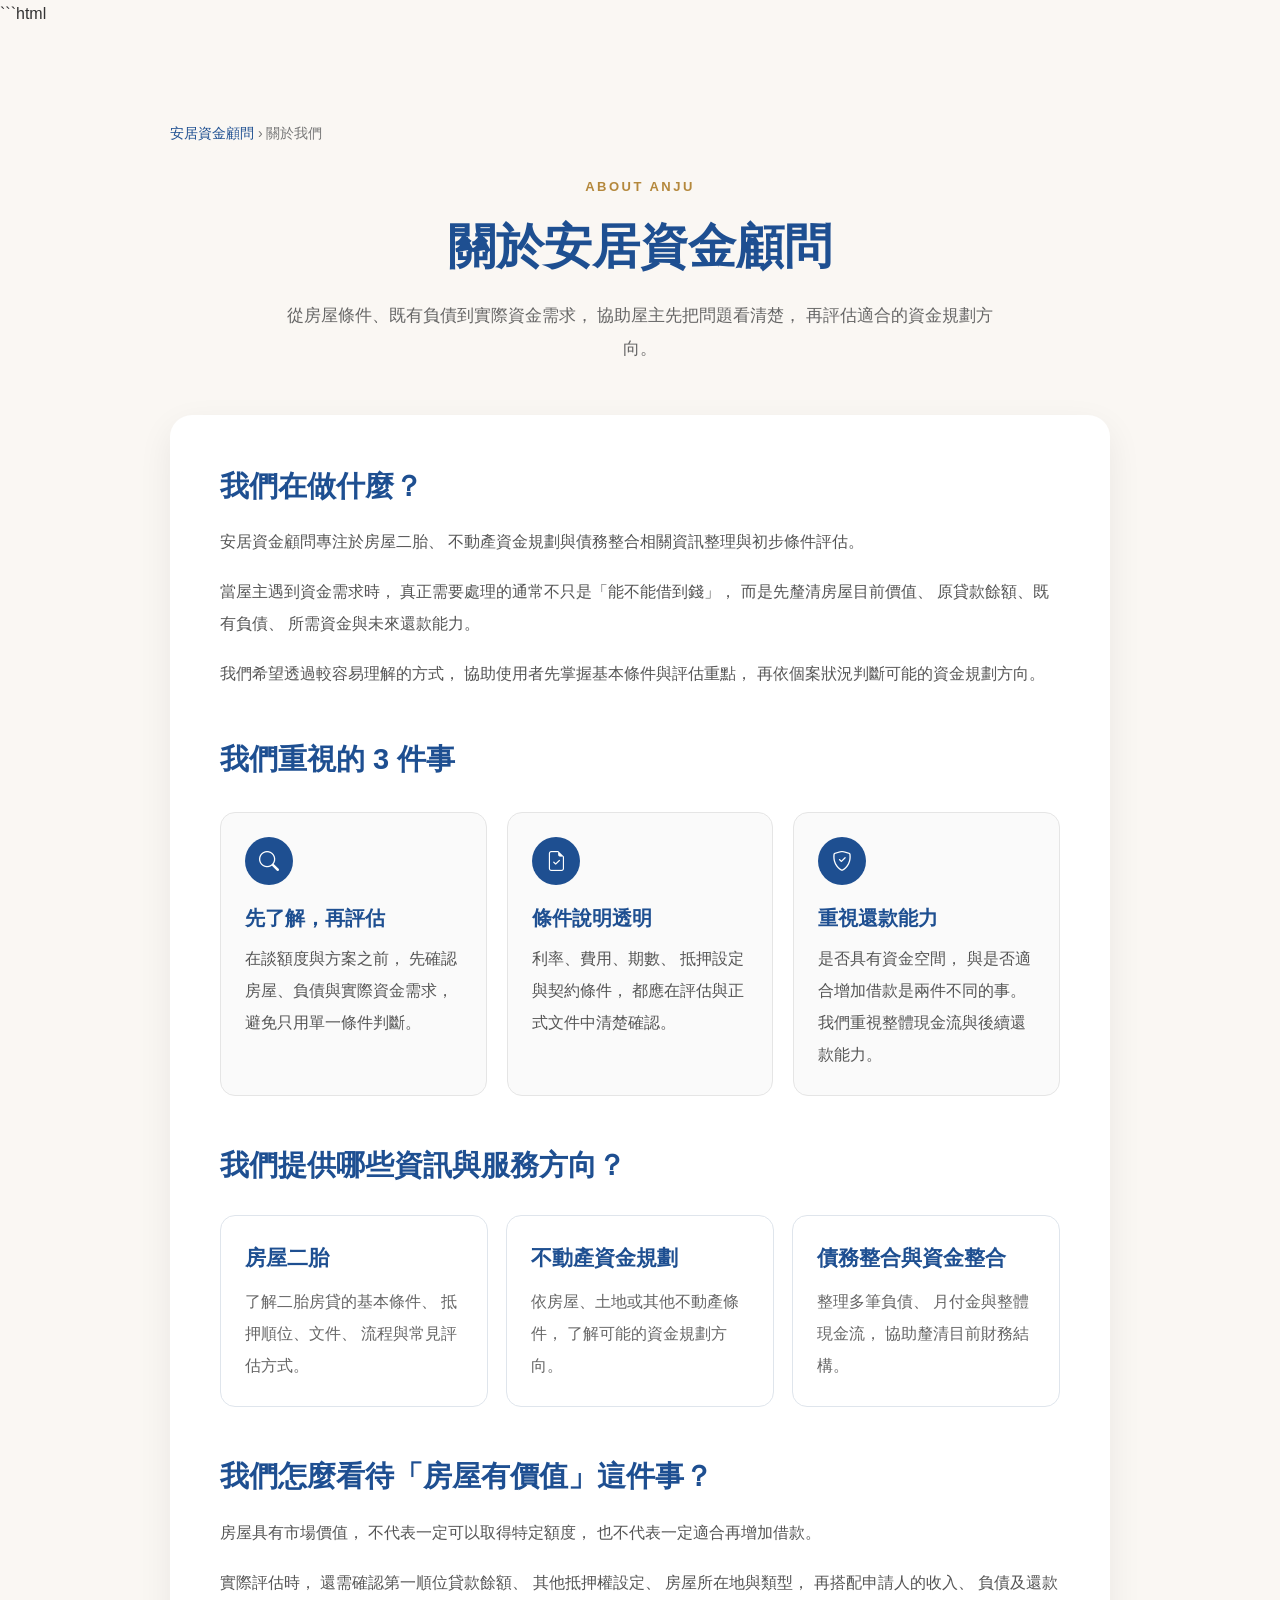
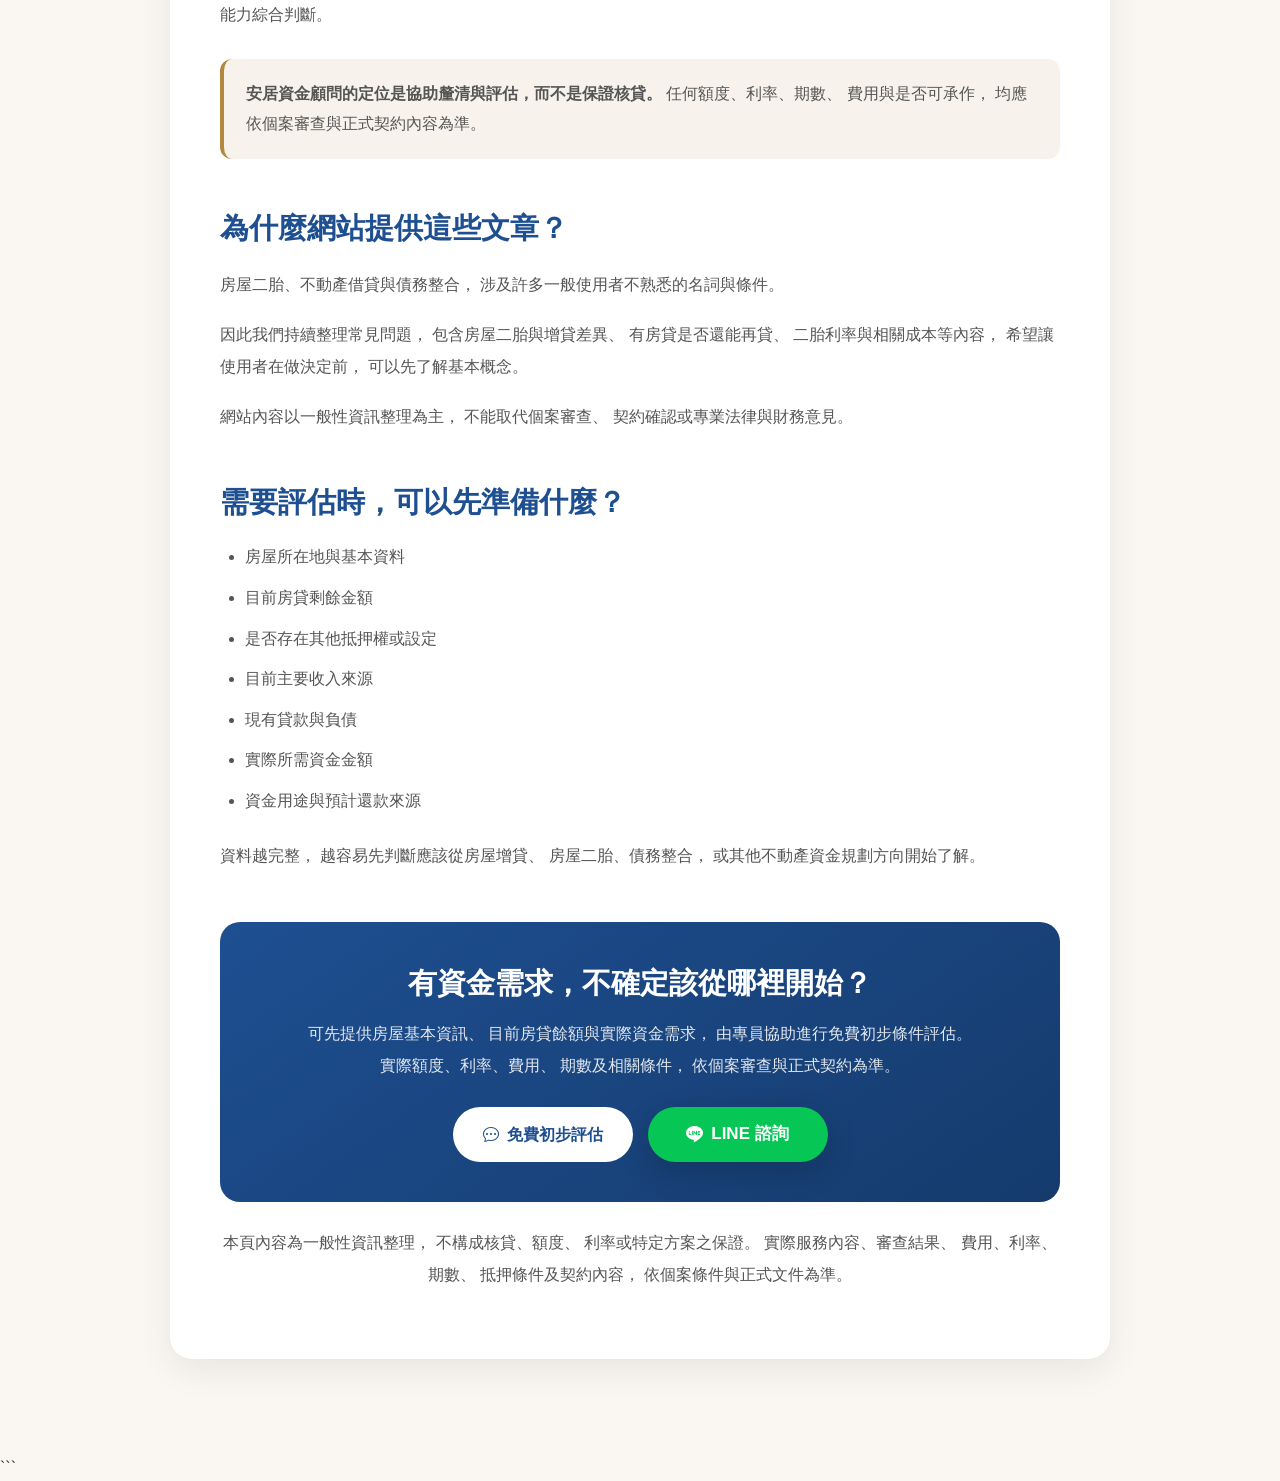
==== about.html @ 1fae176f "Create about.html" ====
```html
<!DOCTYPE html>
<html lang="zh-Hant-TW">

<head>

    <meta charset="UTF-8">

    <meta
        name="viewport"
        content="width=device-width, initial-scale=1.0"
    >

    <title>關於安居資金顧問｜房屋二胎・不動產資金規劃・債務整合</title>

    <meta
        name="description"
        content="了解安居資金顧問的服務定位與理念。我們提供房屋二胎、不動產資金規劃與債務整合相關資訊與初步條件評估，協助屋主釐清資金需求與可行方向。"
    >

    <meta
        name="robots"
        content="index, follow"
    >

    <link
        rel="canonical"
        href="https://fourseasons-cyber.github.io/anju-finance/about.html"
    >

    <meta
        property="og:type"
        content="website"
    >

    <meta
        property="og:title"
        content="關於安居資金顧問"
    >

    <meta
        property="og:description"
        content="安居資金顧問專注房屋二胎、不動產資金規劃與債務整合相關資訊與初步評估。"
    >

    <meta
        property="og:url"
        content="https://fourseasons-cyber.github.io/anju-finance/about.html"
    >

    <meta
        property="og:site_name"
        content="安居資金顧問"
    >

    <meta
        property="og:locale"
        content="zh_TW"
    >

    <link
        rel="stylesheet"
        href="https://cdn.jsdelivr.net/npm/bootstrap-icons@1.11.3/font/bootstrap-icons.css"
    >

    <link
        rel="stylesheet"
        href="style.css"
    >

    <style>

        .page-wrap {
            padding: 95px 20px;
            background: #faf7f3;
        }

        .page-container {
            max-width: 940px;
            margin: 0 auto;
        }

        .breadcrumb {
            margin-bottom: 30px;
            color: #777;
            font-size: 14px;
        }

        .breadcrumb a {
            color: #1e4f91;
            text-decoration: none;
        }

        .breadcrumb a:hover {
            text-decoration: underline;
        }

        .page-header {
            text-align: center;
            margin-bottom: 50px;
        }

        .page-label {
            display: inline-block;
            margin-bottom: 15px;
            color: #b4883c;
            font-size: 13px;
            font-weight: 800;
            letter-spacing: 2.5px;
        }

        .page-header h1 {
            margin: 0 auto 20px;
            color: #1e4f91;
            font-size: clamp(34px, 5vw, 48px);
            line-height: 1.4;
            font-weight: 800;
        }

        .page-header p {
            max-width: 720px;
            margin: 0 auto;
            color: #666;
            line-height: 1.9;
            font-size: 17px;
        }

        .content-card {
            background: #fff;
            padding: 50px;
            border-radius: 22px;
            box-shadow: 0 12px 35px rgba(0,0,0,.07);
        }

        .content-card h2 {
            margin-top: 48px;
            margin-bottom: 18px;
            color: #1e4f91;
            font-size: 29px;
            line-height: 1.5;
        }

        .content-card h2:first-child {
            margin-top: 0;
        }

        .content-card h3 {
            margin-top: 24px;
            margin-bottom: 10px;
            color: #222;
            font-size: 21px;
        }

        .content-card p {
            margin-bottom: 18px;
            color: #555;
            line-height: 2;
            font-size: 16px;
        }

        .content-card ul {
            padding-left: 25px;
            margin-bottom: 25px;
        }

        .content-card li {
            margin-bottom: 11px;
            color: #555;
            line-height: 1.85;
        }

        .principle-grid {
            display: grid;
            grid-template-columns: repeat(3, 1fr);
            gap: 20px;
            margin: 30px 0;
        }

        .principle-card {
            padding: 24px;
            border: 1px solid #e5e5e5;
            border-radius: 15px;
            background: #fafafa;
        }

        .principle-icon {
            width: 48px;
            height: 48px;
            display: flex;
            align-items: center;
            justify-content: center;
            margin-bottom: 16px;
            border-radius: 50%;
            background: #1e4f91;
            color: #fff;
            font-size: 20px;
        }

        .principle-card h3 {
            margin: 0 0 8px;
            color: #1e4f91;
            font-size: 20px;
        }

        .principle-card p {
            margin-bottom: 0;
        }

        .service-grid {
            display: grid;
            grid-template-columns: repeat(3, 1fr);
            gap: 18px;
            margin: 28px 0;
        }

        .service-card {
            display: block;
            padding: 24px;
            border: 1px solid #dfe5ec;
            border-radius: 15px;
            background: #fff;
            text-decoration: none;
            transition: transform .25s ease, border-color .25s ease, box-shadow .25s ease;
        }

        .service-card:hover {
            transform: translateY(-3px);
            border-color: #1e4f91;
            box-shadow: 0 10px 25px rgba(0,0,0,.06);
        }

        .service-card h3 {
            margin-top: 0;
            color: #1e4f91;
        }

        .service-card p {
            margin-bottom: 0;
            color: #666;
        }

        .notice-box {
            margin: 28px 0;
            padding: 20px 22px;
            border-left: 4px solid #b4883c;
            border-radius: 12px;
            background: #f7f3ec;
            color: #555;
            line-height: 1.9;
        }

        .page-cta {
            margin-top: 50px;
            padding: 40px 28px;
            border-radius: 20px;
            text-align: center;
            background: linear-gradient(145deg, #1e4f91, #153b6d);
            color: #fff;
        }

        .page-cta h2 {
            margin-top: 0;
            margin-bottom: 12px;
            color: #fff;
        }

        .page-cta p {
            max-width: 680px;
            margin: 0 auto;
            color: rgba(255,255,255,.88);
        }

        .cta-buttons {
            display: flex;
            justify-content: center;
            flex-wrap: wrap;
            gap: 15px;
            margin-top: 25px;
        }

        .cta-buttons a {
            display: inline-flex;
            align-items: center;
            justify-content: center;
            gap: 8px;
            min-width: 180px;
            padding: 13px 24px;
            border-radius: 999px;
            text-decoration: none;
            font-weight: 700;
        }

        .btn-home {
            background: #fff;
            color: #1e4f91;
        }

        .btn-line {
            background: #06c755;
            color: #fff;
        }

        .disclaimer-text {
            margin-top: 25px;
            color: #777;
            font-size: 13px;
            line-height: 1.8;
            text-align: center;
        }

        @media (max-width: 768px) {

            .page-wrap {
                padding: 70px 15px;
            }

            .content-card {
                padding: 28px 22px;
            }

            .page-header h1 {
                font-size: 31px;
            }

            .page-header p {
                font-size: 16px;
            }

            .content-card h2 {
                font-size: 24px;
            }

            .principle-grid,
            .service-grid {
                grid-template-columns: 1fr;
            }

            .page-cta {
                padding: 32px 20px;
            }

            .cta-buttons {
                flex-direction: column;
            }

            .cta-buttons a {
                width: 100%;
            }

        }

    </style>


    <script type="application/ld+json">
    {
        "@context": "https://schema.org",
        "@type": "AboutPage",
        "name": "關於安居資金顧問",
        "url": "https://fourseasons-cyber.github.io/anju-finance/about.html",
        "inLanguage": "zh-Hant-TW",
        "isPartOf": {
            "@type": "WebSite",
            "name": "安居資金顧問",
            "url": "https://fourseasons-cyber.github.io/anju-finance/"
        }
    }
    </script>

</head>


<body>

    <main class="page-wrap">

        <div class="page-container">


            <nav class="breadcrumb" aria-label="麵包屑導覽">

                <a href="index.html">
                    安居資金顧問
                </a>

                <span> › </span>

                <span>
                    關於我們
                </span>

            </nav>


            <header class="page-header">

                <span class="page-label">
                    ABOUT ANJU
                </span>

                <h1>
                    關於安居資金顧問
                </h1>

                <p>
                    從房屋條件、既有負債到實際資金需求，
                    協助屋主先把問題看清楚，
                    再評估適合的資金規劃方向。
                </p>

            </header>


            <section class="content-card">


                <h2>
                    我們在做什麼？
                </h2>

                <p>
                    安居資金顧問專注於房屋二胎、
                    不動產資金規劃與債務整合相關資訊整理與初步條件評估。
                </p>

                <p>
                    當屋主遇到資金需求時，
                    真正需要處理的通常不只是「能不能借到錢」，
                    而是先釐清房屋目前價值、
                    原貸款餘額、既有負債、
                    所需資金與未來還款能力。
                </p>

                <p>
                    我們希望透過較容易理解的方式，
                    協助使用者先掌握基本條件與評估重點，
                    再依個案狀況判斷可能的資金規劃方向。
                </p>


                <h2>
                    我們重視的 3 件事
                </h2>


                <div class="principle-grid">


                    <div class="principle-card">

                        <div class="principle-icon">
                            <i class="bi bi-search"></i>
                        </div>

                        <h3>
                            先了解，再評估
                        </h3>

                        <p>
                            在談額度與方案之前，
                            先確認房屋、負債與實際資金需求，
                            避免只用單一條件判斷。
                        </p>

                    </div>


                    <div class="principle-card">

                        <div class="principle-icon">
                            <i class="bi bi-file-earmark-check"></i>
                        </div>

                        <h3>
                            條件說明透明
                        </h3>

                        <p>
                            利率、費用、期數、
                            抵押設定與契約條件，
                            都應在評估與正式文件中清楚確認。
                        </p>

                    </div>


                    <div class="principle-card">

                        <div class="principle-icon">
                            <i class="bi bi-shield-check"></i>
                        </div>

                        <h3>
                            重視還款能力
                        </h3>

                        <p>
                            是否具有資金空間，
                            與是否適合增加借款是兩件不同的事。
                            我們重視整體現金流與後續還款能力。
                        </p>

                    </div>


                </div>


                <h2>
                    我們提供哪些資訊與服務方向？
                </h2>


                <div class="service-grid">


                    <a
                        href="house-second-mortgage.html"
                        class="service-card"
                    >

                        <h3>
                            房屋二胎
                        </h3>

                        <p>
                            了解二胎房貸的基本條件、
                            抵押順位、文件、
                            流程與常見評估方式。
                        </p>

                    </a>


                    <a
                        href="real-estate-loan.html"
                        class="service-card"
                    >

                        <h3>
                            不動產資金規劃
                        </h3>

                        <p>
                            依房屋、土地或其他不動產條件，
                            了解可能的資金規劃方向。
                        </p>

                    </a>


                    <a
                        href="fund-consolidation.html"
                        class="service-card"
                    >

                        <h3>
                            債務整合與資金整合
                        </h3>

                        <p>
                            整理多筆負債、
                            月付金與整體現金流，
                            協助釐清目前財務結構。
                        </p>

                    </a>


                </div>


                <h2>
                    我們怎麼看待「房屋有價值」這件事？
                </h2>

                <p>
                    房屋具有市場價值，
                    不代表一定可以取得特定額度，
                    也不代表一定適合再增加借款。
                </p>

                <p>
                    實際評估時，
                    還需確認第一順位貸款餘額、
                    其他抵押權設定、
                    房屋所在地與類型，
                    再搭配申請人的收入、
                    負債及還款能力綜合判斷。
                </p>

                <div class="notice-box">

                    <strong>安居資金顧問的定位是協助釐清與評估，而不是保證核貸。</strong>

                    任何額度、利率、期數、
                    費用與是否可承作，
                    均應依個案審查與正式契約內容為準。

                </div>


                <h2>
                    為什麼網站提供這些文章？
                </h2>

                <p>
                    房屋二胎、不動產借貸與債務整合，
                    涉及許多一般使用者不熟悉的名詞與條件。
                </p>

                <p>
                    因此我們持續整理常見問題，
                    包含房屋二胎與增貸差異、
                    有房貸是否還能再貸、
                    二胎利率與相關成本等內容，
                    希望讓使用者在做決定前，
                    可以先了解基本概念。
                </p>

                <p>
                    網站內容以一般性資訊整理為主，
                    不能取代個案審查、
                    契約確認或專業法律與財務意見。
                </p>


                <h2>
                    需要評估時，可以先準備什麼？
                </h2>

                <ul>

                    <li>
                        房屋所在地與基本資料
                    </li>

                    <li>
                        目前房貸剩餘金額
                    </li>

                    <li>
                        是否存在其他抵押權或設定
                    </li>

                    <li>
                        目前主要收入來源
                    </li>

                    <li>
                        現有貸款與負債
                    </li>

                    <li>
                        實際所需資金金額
                    </li>

                    <li>
                        資金用途與預計還款來源
                    </li>

                </ul>

                <p>
                    資料越完整，
                    越容易先判斷應該從房屋增貸、
                    房屋二胎、債務整合，
                    或其他不動產資金規劃方向開始了解。
                </p>


                <section class="page-cta">

                    <h2>
                        有資金需求，不確定該從哪裡開始？
                    </h2>

                    <p>
                        可先提供房屋基本資訊、
                        目前房貸餘額與實際資金需求，
                        由專員協助進行免費初步條件評估。
                        實際額度、利率、費用、
                        期數及相關條件，
                        依個案審查與正式契約為準。
                    </p>


                    <div class="cta-buttons">

                        <a
                            href="index.html#contact"
                            class="btn-home"
                        >

                            <i class="bi bi-chat-dots"></i>

                            免費初步評估

                        </a>


                        <a
                            href="https://lin.ee/9uCF5xJ"
                            class="btn-line"
                            target="_blank"
                            rel="noopener noreferrer"
                        >

                            <i class="bi bi-line"></i>

                            LINE 諮詢

                        </a>

                    </div>

                </section>


                <p class="disclaimer-text">

                    本頁內容為一般性資訊整理，
                    不構成核貸、額度、
                    利率或特定方案之保證。
                    實際服務內容、審查結果、
                    費用、利率、期數、
                    抵押條件及契約內容，
                    依個案條件與正式文件為準。

                </p>


            </section>


        </div>

    </main>

</body>

</html>
```
---- style.css ----
/* =========================================================
   安居資金顧問
   Main CSS
========================================================= */

* {
    margin: 0;
    padding: 0;
    box-sizing: border-box;
}

html {
    scroll-behavior: smooth;
}

body {
    font-family:
        "Microsoft JhengHei",
        "PingFang TC",
        "Noto Sans TC",
        Arial,
        sans-serif;

    background: #faf7f3;
    color: #333;
    line-height: 1.7;
    overflow-x: hidden;
}

a {
    color: inherit;
}

button,
input,
select {
    font-family: inherit;
}

.container {
    width: min(90%, 1200px);
    margin: 0 auto;
}

.section-padding {
    padding: 100px 0;
}


/* =========================================================
   HERO
========================================================= */

.hero {
    min-height: 760px;
    height: 100vh;
    position: relative;
    overflow: hidden;

    background:
        radial-gradient(
            circle at 15% 20%,
            rgba(255, 255, 255, 0.14),
            transparent 28%
        ),
        radial-gradient(
            circle at 85% 75%,
            rgba(217, 164, 65, 0.18),
            transparent 32%
        ),
        linear-gradient(
            135deg,
            #102f57 0%,
            #1e4f91 48%,
            #173b6d 100%
        );
}

.hero::before {
    content: "";
    position: absolute;
    inset: 0;

    background:
        linear-gradient(
            135deg,
            rgba(0, 0, 0, 0.08),
            rgba(0, 0, 0, 0.28)
        );

    z-index: 1;
}

.hero-bg-shape {
    position: absolute;
    border-radius: 50%;
    pointer-events: none;
    filter: blur(2px);
}

.shape-one {
    width: 480px;
    height: 480px;

    right: -180px;
    top: -150px;

    background: rgba(255, 255, 255, 0.08);
}

.shape-two {
    width: 380px;
    height: 380px;

    left: -170px;
    bottom: -160px;

    background: rgba(216, 167, 79, 0.12);
}

.overlay {
    position: relative;
    z-index: 2;

    min-height: 100%;
    height: 100%;

    display: flex;
    align-items: center;
    justify-content: center;

    padding: 40px 20px;
    color: #fff;
    text-align: center;
}

.hero-content {
    width: 100%;
    max-width: 900px;
}

.hero-badge {
    display: inline-flex;
    align-items: center;
    gap: 8px;

    padding: 8px 18px;

    border: 1px solid rgba(255,255,255,.35);
    border-radius: 999px;

    background: rgba(255,255,255,.08);

    font-size: 15px;
    margin-bottom: 22px;

    backdrop-filter: blur(8px);
}

.hero h1 {
    font-size: clamp(42px, 7vw, 72px);
    font-weight: 800;
    letter-spacing: 4px;
    line-height: 1.2;

    margin-bottom: 20px;
}

.hero-main-text {
    font-size: clamp(20px, 3vw, 30px);
    font-weight: 600;
    letter-spacing: 2px;
}

.hero-sub-text {
    margin-top: 12px;
    font-size: 18px;
    opacity: .9;
}

.hero-btn {
    display: flex;
    justify-content: center;
    gap: 16px;
    flex-wrap: wrap;

    margin-top: 38px;
}

.btn-main,
.btn-line {
    min-width: 190px;

    padding: 15px 30px;

    border-radius: 999px;

    text-decoration: none;
    font-size: 17px;
    font-weight: 700;

    display: inline-flex;
    align-items: center;
    justify-content: center;
    gap: 9px;

    transition:
        transform .25s ease,
        box-shadow .25s ease,
        background .25s ease;
}

.btn-main {
    background: #fff;
    color: #1e4f91;
    box-shadow: 0 10px 30px rgba(0,0,0,.2);
}

.btn-main:hover {
    transform: translateY(-3px);
    box-shadow: 0 14px 35px rgba(0,0,0,.28);
}

.btn-line {
    background: #06c755;
    color: #fff;
    box-shadow: 0 10px 30px rgba(0,0,0,.18);
}

.btn-line:hover {
    background: #05a947;
    transform: translateY(-3px);
}

.hero-trust {
    display: flex;
    justify-content: center;
    flex-wrap: wrap;
    gap: 25px;

    margin-top: 32px;

    font-size: 15px;
}

.hero-trust span {
    display: flex;
    align-items: center;
    gap: 7px;

    opacity: .92;
}

.hero-trust i {
    color: #dcb15f;
}

.scroll-down {
    position: absolute;
    left: 50%;
    bottom: 25px;

    transform: translateX(-50%);

    color: #fff;
    font-size: 25px;

    text-decoration: none;

    animation: scrollBounce 1.8s infinite;
}

@keyframes scrollBounce {

    0%,
    100% {
        transform: translate(-50%, 0);
    }

    50% {
        transform: translate(-50%, 8px);
    }
}


/* =========================================================
   SECTION TITLE
========================================================= */

.section-heading {
    max-width: 720px;
    margin: 0 auto 55px;
    text-align: center;
}

.section-label {
    display: block;

    color: #b4883c;

    font-size: 13px;
    font-weight: 800;
    letter-spacing: 3px;

    margin-bottom: 8px;
}

.section-heading h2 {
    color: #1e4f91;

    font-size: clamp(32px, 5vw, 42px);
    line-height: 1.3;

    margin-bottom: 15px;
}

.section-heading p {
    color: #666;
    font-size: 16px;
}


/* =========================================================
   SERVICE
========================================================= */

.service {
    background: #faf7f3;
}

.card-group {
    display: grid;
    grid-template-columns: repeat(3, 1fr);
    gap: 30px;
}

.card {
    background: #fff;

    padding: 42px 35px;

    border-radius: 22px;

    text-align: center;

    box-shadow: 0 12px 35px rgba(0,0,0,.07);

    border: 1px solid rgba(30,79,145,.05);

    transition:
        transform .3s ease,
        box-shadow .3s ease;

    display: flex;
    flex-direction: column;
}

.card:hover {
    transform: translateY(-8px);
    box-shadow: 0 18px 45px rgba(0,0,0,.12);
}

.icon-box {
    width: 76px;
    height: 76px;

    margin: 0 auto 22px;

    display: flex;
    align-items: center;
    justify-content: center;

    border-radius: 20px;

    background: #eef4fb;
    color: #1e4f91;

    font-size: 38px;
}

.card h3 {
    color: #222;
    font-size: 25px;
    margin-bottom: 15px;
}

.card-description {
    color: #666;
    min-height: 82px;
    margin-bottom: 18px;
}

.card ul {
    list-style: none;
    text-align: left;
    flex-grow: 1;
}

.card li {
    padding: 7px 0;

    display: flex;
    align-items: center;
    gap: 8px;

    color: #444;
}

.card li i {
    color: #1e4f91;
}

.service-link {
    display: inline-flex;
    align-items: center;
    justify-content: center;

    margin-top: 24px;
    padding: 11px 22px;

    border: 1px solid #1e4f91;
    border-radius: 999px;

    color: #1e4f91;
    background: transparent;

    text-decoration: none;
    font-size: 15px;
    font-weight: 700;

    transition:
        background .25s ease,
        color .25s ease,
        transform .25s ease,
        box-shadow .25s ease;
}

.service-link:hover {
    background: #1e4f91;
    color: #fff;

    transform: translateY(-2px);

    box-shadow:
        0 8px 20px rgba(30,79,145,.18);
}


/* =========================================================
   PROCESS
========================================================= */

.process {
    background: #ede1d7;
}

.step-group {
    display: grid;
    grid-template-columns: repeat(4, 1fr);
    gap: 22px;
}

.step {
    background: #fff;

    padding: 35px 25px;

    border-radius: 20px;

    text-align: center;

    box-shadow: 0 8px 25px rgba(0,0,0,.06);

    position: relative;
}

.num {
    width: 55px;
    height: 55px;

    margin: 0 auto 20px;

    display: flex;
    align-items: center;
    justify-content: center;

    border-radius: 50%;

    background: #1e4f91;
    color: #fff;

    font-size: 23px;
    font-weight: 700;
}

.step-icon {
    color: #b4883c;
    font-size: 30px;
    margin-bottom: 10px;
}

.step h3 {
    font-size: 21px;
    margin-bottom: 8px;
}

.step p {
    color: #666;
}


/* =========================================================
   LOAN INFO
========================================================= */

.loan-info {
    background: #fff;
}

.loan-grid {
    display: grid;
    grid-template-columns: repeat(3, 1fr);
    gap: 30px;
}

.loan-card {
    background: #faf7f3;

    padding: 38px 35px;

    border-radius: 20px;

    box-shadow: 0 8px 25px rgba(0,0,0,.06);

    border: 1px solid #eee;
}

.loan-icon {
    width: 65px;
    height: 65px;

    display: flex;
    align-items: center;
    justify-content: center;

    background: #eef4fb;
    color: #1e4f91;

    border-radius: 16px;

    font-size: 31px;

    margin-bottom: 20px;
}

.loan-card h3 {
    font-size: 23px;
    margin-bottom: 18px;
}

.loan-card ul {
    list-style: none;
}

.loan-card li {
    display: flex;
    align-items: center;
    gap: 9px;

    padding: 7px 0;

    color: #555;
}

.loan-card li i {
    color: #1e4f91;
}


/* =========================================================
   DOCUMENT
========================================================= */

.document {
    background: #ede1d7;
}

.doc-box {
    width: min(100%, 750px);

    margin: 0 auto;

    background: #fff;

    padding: 42px;

    border-radius: 22px;

    box-shadow: 0 12px 35px rgba(0,0,0,.07);
}

.doc-item {
    display: flex;
    align-items: center;
    gap: 13px;

    padding: 15px 0;

    border-bottom: 1px solid #eee;

    font-size: 17px;
}

.doc-item:last-of-type {
    border-bottom: none;
}

.doc-item i {
    color: #1e4f91;
    font-size: 21px;
}

.doc-note {
    display: flex;
    align-items: flex-start;
    gap: 8px;

    margin-top: 22px;

    padding: 14px 16px;

    border-radius: 10px;

    background: #f7f3ec;

    color: #777;
    font-size: 14px;
}

.doc-note i {
    color: #b4883c;
}


/* =========================================================
   CONTACT
========================================================= */

.contact {
    background: #fff;
}

.contact-wrapper {
    display: grid;
    grid-template-columns: .9fr 1.1fr;

    max-width: 1050px;

    margin: 0 auto;

    border-radius: 24px;
    overflow: hidden;

    box-shadow: 0 15px 50px rgba(0,0,0,.09);
}

.contact-intro {
    padding: 50px 42px;

    background:
        linear-gradient(
            145deg,
            #1e4f91,
            #153b6d
        );

    color: #fff;
}

.contact-intro-icon {
    width: 65px;
    height: 65px;

    display: flex;
    align-items: center;
    justify-content: center;

    background: rgba(255,255,255,.12);

    border-radius: 16px;

    font-size: 31px;

    margin-bottom: 25px;
}

.contact-intro h3 {
    font-size: 27px;
    margin-bottom: 15px;
}

.contact-intro > p {
    opacity: .88;
}

.contact-points {
    margin-top: 30px;
}

.contact-points div {
    display: flex;
    align-items: center;
    gap: 9px;

    padding: 8px 0;

    font-size: 15px;
}

.contact-points i {
    color: #dcb15f;
}

.form-area {
    background: #fff;
    padding: 50px 42px;
}

.contact-form {
    width: 100%;
}

.form-group {
    margin-bottom: 22px;
}

.form-group label {
    display: block;

    font-weight: 700;

    margin-bottom: 8px;
}

.form-group label span {
    color: #d23d3d;
}

.input-wrap {
    position: relative;
}

.input-wrap > i {
    position: absolute;

    left: 16px;
    top: 50%;

    transform: translateY(-50%);

    color: #1e4f91;

    pointer-events: none;
}

.contact-form input,
.contact-form select {
    width: 100%;

    height: 54px;

    padding: 0 16px 0 45px;

    border: 1px solid #ddd;
    border-radius: 11px;

    background: #fff;

    color: #333;

    font-size: 16px;

    outline: none;

    transition:
        border-color .2s ease,
        box-shadow .2s ease;
}

.contact-form input:focus,
.contact-form select:focus {
    border-color: #1e4f91;

    box-shadow:
        0 0 0 4px rgba(30,79,145,.09);
}

.select-wrap select {
    appearance: none;
    cursor: pointer;
}

.privacy-note {
    display: flex;
    align-items: center;
    gap: 8px;

    padding: 12px 14px;

    margin-bottom: 18px;

    background: #f7f8fa;

    border-radius: 9px;

    color: #777;

    font-size: 13px;
}

.privacy-note i {
    color: #1e4f91;
}

.submit-btn {
    width: 100%;

    min-height: 56px;

    border: none;
    border-radius: 11px;

    background: #1e4f91;
    color: #fff;

    font-size: 17px;
    font-weight: 700;

    cursor: pointer;

    transition:
        background .25s ease,
        transform .25s ease;
}

.submit-btn:hover {
    background: #143b70;
    transform: translateY(-2px);
}

.submit-btn:disabled {
    cursor: wait;
    opacity: .75;
    transform: none;
}

.btn-loading {
    display: none;
}

.submit-btn.loading .btn-text {
    display: none;
}

.submit-btn.loading .btn-loading {
    display: inline-flex;
    align-items: center;
    justify-content: center;
    gap: 8px;
}

.btn-loading i {
    animation: rotateIcon 1s linear infinite;
}

@keyframes rotateIcon {
    to {
        transform: rotate(360deg);
    }
}

.form-message {
    min-height: 24px;

    margin-top: 14px;

    text-align: center;

    font-size: 15px;
    font-weight: 600;
}

.form-message.success {
    color: #16833e;
}

.form-message.error {
    color: #c43333;
}

.hidden-frame {
    position: absolute;

    width: 1px;
    height: 1px;

    border: 0;

    opacity: 0;
    pointer-events: none;
}


/* =========================================================
   FAQ
========================================================= */

.faq {
    background: #faf7f3;
}

.accordion {
    max-width: 900px;
    margin: 0 auto;
}

.faq-item {
    background: #fff;

    margin-bottom: 16px;

    border-radius: 15px;

    overflow: hidden;

    box-shadow: 0 6px 20px rgba(0,0,0,.06);
}

.faq-title {
    width: 100%;

    display: flex;
    align-items: center;
    justify-content: space-between;

    gap: 20px;

    padding: 22px 24px;

    border: none;

    background: #fff;

    color: #222;

    text-align: left;

    font-size: 17px;
    font-weight: 700;

    cursor: pointer;
}

.faq-title i {
    flex: 0 0 auto;

    color: #1e4f91;

    transition: transform .3s ease;
}

.faq-item.open .faq-title i {
    transform: rotate(45deg);
}

.faq-content {
    display: none;

    padding: 0 24px 23px;

    color: #666;

    border-top: 1px solid #eee;
}

.faq-item.open .faq-content {
    display: block;
}

.faq-content p {
    padding-top: 18px;
}


/* =========================================================
   REVEAL
========================================================= */

.reveal {
    opacity: 0;
    transform: translateY(25px);

    transition:
        opacity .7s ease,
        transform .7s ease;
}

.reveal.visible {
    opacity: 1;
    transform: translateY(0);
}

.reveal-delay-1 {
    transition-delay: .12s;
}

.reveal-delay-2 {
    transition-delay: .24s;
}

.reveal-delay-3 {
    transition-delay: .36s;
}


/* =========================================================
   LINE FLOAT
========================================================= */

.line-float {
    position: fixed;

    right: 24px;
    bottom: 90px;

    width: 62px;
    height: 62px;

    display: flex;
    flex-direction: column;
    align-items: center;
    justify-content: center;

    gap: 0;

    background: #06c755;
    color: #fff;

    border-radius: 50%;

    text-decoration: none;

    box-shadow: 0 8px 25px rgba(0,0,0,.22);

    z-index: 999;

    transition:
        transform .25s ease,
        background .25s ease;
}

.line-float:hover {
    transform: translateY(-4px);
    background: #05a947;
}

.line-float i {
    font-size: 25px;
}

.line-float span {
    font-size: 9px;
    font-weight: 700;
}


/* =========================================================
   TOP BUTTON
========================================================= */

#topBtn {
    position: fixed;

    right: 27px;
    bottom: 20px;

    width: 52px;
    height: 52px;

    border: none;

    border-radius: 50%;

    background: #1e4f91;
    color: #fff;

    font-size: 21px;

    cursor: pointer;

    opacity: 0;
    visibility: hidden;

    transform: translateY(10px);

    transition:
        opacity .25s ease,
        visibility .25s ease,
        transform .25s ease,
        background .25s ease;

    z-index: 998;

    box-shadow: 0 7px 20px rgba(0,0,0,.2);
}

#topBtn.show {
    opacity: 1;
    visibility: visible;
    transform: translateY(0);
}

#topBtn:hover {
    background: #143b70;
}


/* =========================================================
   FOOTER
========================================================= */

footer {
    padding: 60px 20px;

    background: #173b6d;

    color: #fff;

    text-align: center;
}

.footer-logo {
    font-size: 30px;
    font-weight: 800;
}

.footer-service {
    margin-top: 8px;
    opacity: .9;
}

.footer-divider {
    width: 70px;
    height: 1px;

    margin: 25px auto;

    background: rgba(255,255,255,.35);
}

.footer-contact {
    opacity: .85;
}

.copyright {
    margin-top: 25px;

    font-size: 13px;

    opacity: .65;
}


/* =========================================================
   TABLET
========================================================= */

@media (max-width: 900px) {

    .card-group,
    .loan-grid {
        grid-template-columns: 1fr;
        max-width: 650px;
        margin-left: auto;
        margin-right: auto;
    }

    .card-description {
        min-height: auto;
    }

    .step-group {
        grid-template-columns: repeat(2, 1fr);
    }

    .contact-wrapper {
        grid-template-columns: 1fr;
        max-width: 700px;
    }

}


/* =========================================================
   MOBILE
========================================================= */

@media (max-width: 600px) {

    .section-padding {
        padding: 75px 0;
    }

    .container {
        width: 91%;
    }

    .hero {
        min-height: 680px;
        height: 100svh;
    }

    .overlay {
        padding: 30px 18px;
    }

    .hero h1 {
        letter-spacing: 2px;
    }

    .hero-main-text {
        font-size: 19px;
        line-height: 1.6;
    }

    .hero-sub-text {
        font-size: 15px;
    }

    .hero-btn {
        flex-direction: column;
        align-items: stretch;

        width: min(100%, 320px);

        margin-left: auto;
        margin-right: auto;
    }

    .btn-main,
    .btn-line {
        width: 100%;
    }

    .hero-trust {
        gap: 10px 18px;
        font-size: 13px;
    }

    .scroll-down {
        bottom: 14px;
    }

    .section-heading {
        margin-bottom: 40px;
    }

    .section-heading h2 {
        font-size: 32px;
    }

    .card {
        padding: 32px 25px;
    }

    .service-link {
        width: 100%;
        margin-top: 20px;
    }

    .step-group {
        grid-template-columns: 1fr;
    }

    .step {
        padding: 30px 20px;
    }

    .doc-box {
        padding: 25px 22px;
    }

    .doc-item {
        font-size: 15px;
    }

    .contact-intro,
    .form-area {
        padding: 35px 25px;
    }

    .contact-intro h3 {
        font-size: 24px;
    }

    .faq-title {
        padding: 19px;
        font-size: 16px;
    }

    .faq-content {
        padding: 0 19px 20px;
    }

    .line-float {
        right: 17px;
        bottom: 82px;

        width: 57px;
        height: 57px;
    }

    #topBtn {
        right: 19px;
        bottom: 17px;

        width: 48px;
        height: 48px;
    }

    footer {
        padding: 50px 20px;
    }

    .footer-logo {
        font-size: 25px;
    }

}
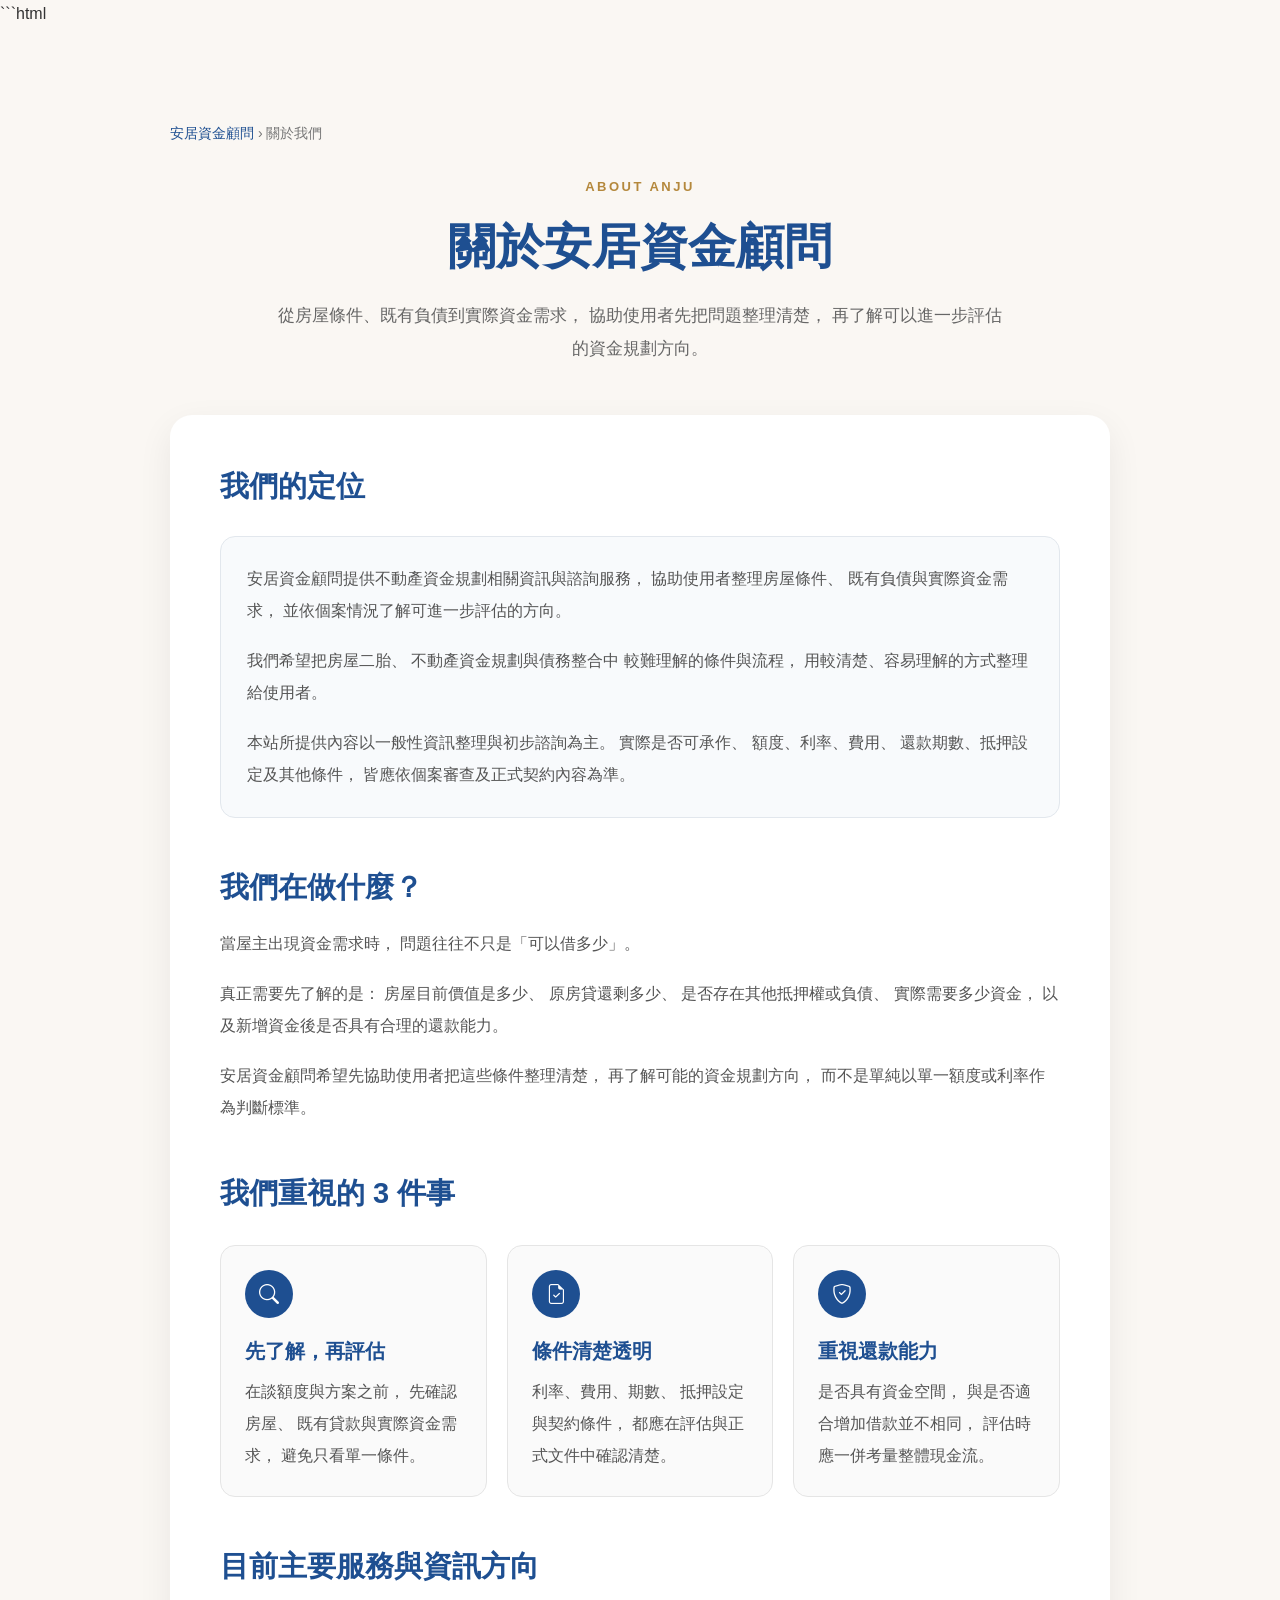
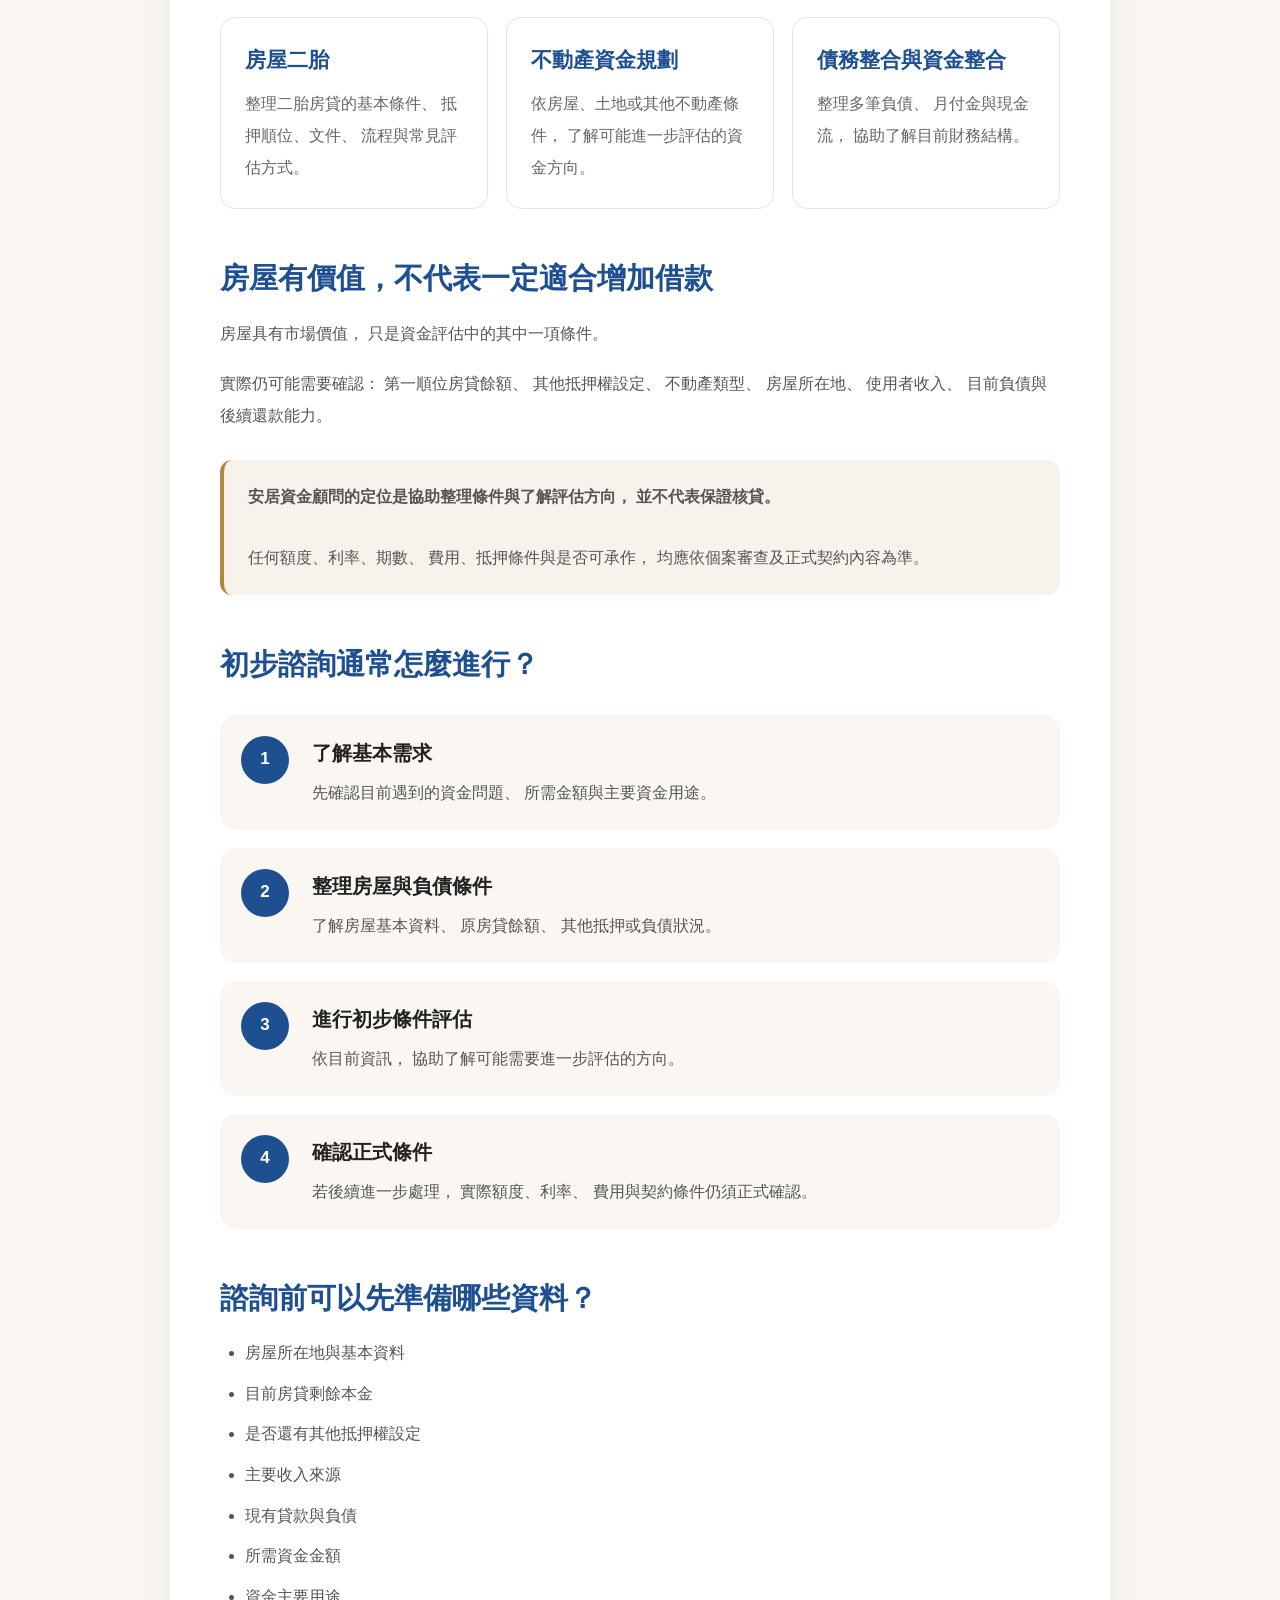
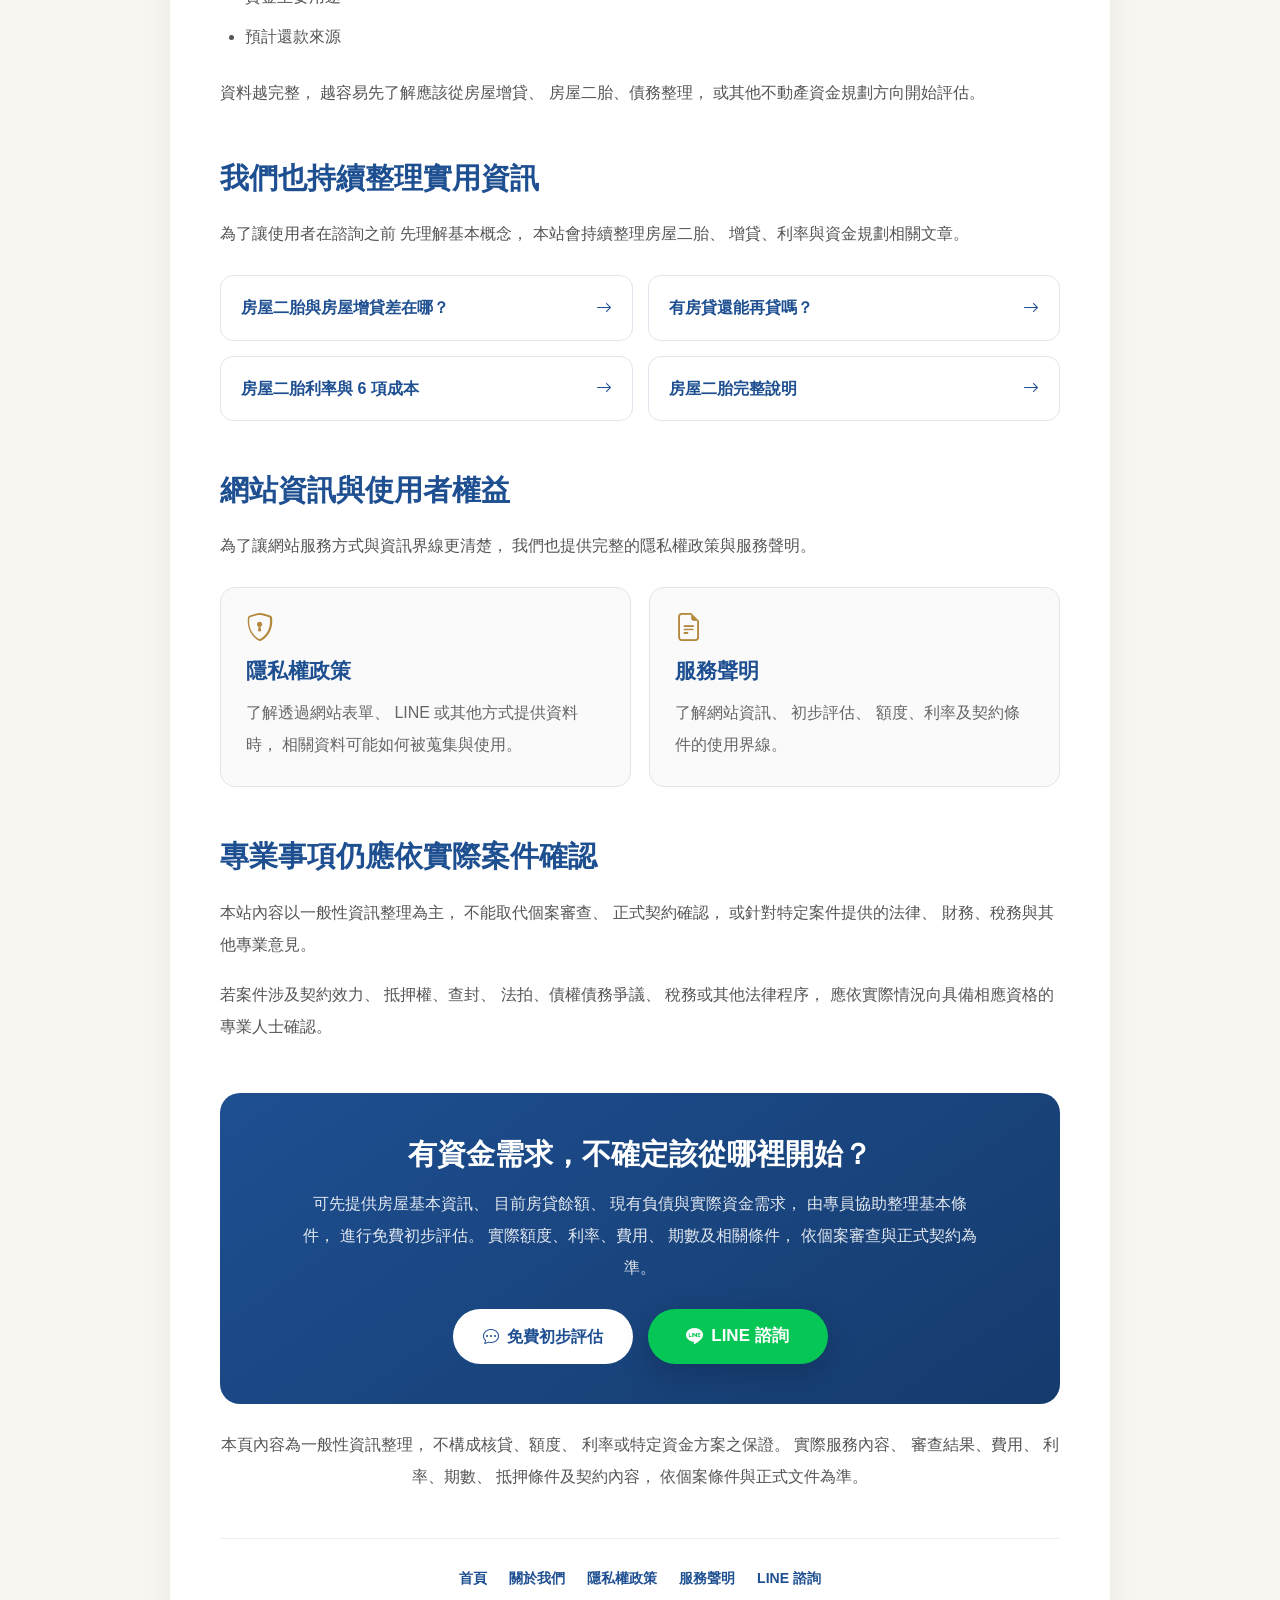
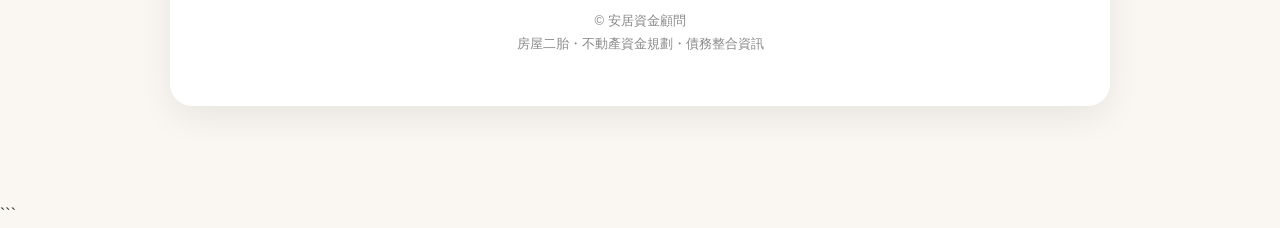
==== commit bc51a646: "Update about.html" ====
--- a/about.html
+++ b/about.html
@@ -15,7 +15,7 @@
 
     <meta
         name="description"
-        content="了解安居資金顧問的服務定位與理念。我們提供房屋二胎、不動產資金規劃與債務整合相關資訊與初步條件評估，協助屋主釐清資金需求與可行方向。"
+        content="了解安居資金顧問的服務定位與理念。我們提供房屋二胎、不動產資金規劃、債務整合相關資訊與初步條件評估，協助屋主釐清房屋條件、既有負債與實際資金需求。"
     >
 
     <meta
@@ -28,6 +28,9 @@
         href="https://fourseasons-cyber.github.io/anju-finance/about.html"
     >
 
+
+    <!-- Open Graph -->
+
     <meta
         property="og:type"
         content="website"
@@ -40,7 +43,7 @@
 
     <meta
         property="og:description"
-        content="安居資金顧問專注房屋二胎、不動產資金規劃與債務整合相關資訊與初步評估。"
+        content="安居資金顧問提供房屋二胎、不動產資金規劃與債務整合相關資訊及初步條件評估。"
     >
 
     <meta
@@ -58,15 +61,22 @@
         content="zh_TW"
     >
 
+
+    <!-- Icons -->
+
     <link
         rel="stylesheet"
         href="https://cdn.jsdelivr.net/npm/bootstrap-icons@1.11.3/font/bootstrap-icons.css"
     >
 
+
+    <!-- Main CSS -->
+
     <link
         rel="stylesheet"
         href="style.css"
     >
+
 
     <style>
 
@@ -110,32 +120,43 @@
         }
 
         .page-header h1 {
+            max-width: 850px;
             margin: 0 auto 20px;
+
             color: #1e4f91;
+
             font-size: clamp(34px, 5vw, 48px);
             line-height: 1.4;
             font-weight: 800;
         }
 
         .page-header p {
-            max-width: 720px;
+            max-width: 740px;
             margin: 0 auto;
+
             color: #666;
+
             line-height: 1.9;
             font-size: 17px;
         }
 
         .content-card {
             background: #fff;
+
             padding: 50px;
+
             border-radius: 22px;
-            box-shadow: 0 12px 35px rgba(0,0,0,.07);
+
+            box-shadow:
+                0 12px 35px rgba(0,0,0,.07);
         }
 
         .content-card h2 {
             margin-top: 48px;
             margin-bottom: 18px;
+
             color: #1e4f91;
+
             font-size: 29px;
             line-height: 1.5;
         }
@@ -147,13 +168,17 @@
         .content-card h3 {
             margin-top: 24px;
             margin-bottom: 10px;
+
             color: #222;
+
             font-size: 21px;
         }
 
         .content-card p {
             margin-bottom: 18px;
+
             color: #555;
+
             line-height: 2;
             font-size: 16px;
         }
@@ -165,108 +190,313 @@
 
         .content-card li {
             margin-bottom: 11px;
+
             color: #555;
+
             line-height: 1.85;
         }
+
+
+        /* Intro */
+
+        .intro-box {
+            margin: 28px 0;
+            padding: 26px;
+
+            border: 1px solid #e2e7ed;
+            border-radius: 15px;
+
+            background: #f8fafc;
+        }
+
+        .intro-box p:last-child {
+            margin-bottom: 0;
+        }
+
+
+        /* Principles */
 
         .principle-grid {
             display: grid;
             grid-template-columns: repeat(3, 1fr);
             gap: 20px;
+
             margin: 30px 0;
         }
 
         .principle-card {
             padding: 24px;
+
             border: 1px solid #e5e5e5;
             border-radius: 15px;
+
             background: #fafafa;
         }
 
         .principle-icon {
             width: 48px;
             height: 48px;
+
             display: flex;
             align-items: center;
             justify-content: center;
+
             margin-bottom: 16px;
+
             border-radius: 50%;
+
             background: #1e4f91;
             color: #fff;
+
             font-size: 20px;
         }
 
         .principle-card h3 {
             margin: 0 0 8px;
+
             color: #1e4f91;
+
             font-size: 20px;
         }
 
         .principle-card p {
             margin-bottom: 0;
         }
+
+
+        /* Services */
 
         .service-grid {
             display: grid;
             grid-template-columns: repeat(3, 1fr);
             gap: 18px;
+
             margin: 28px 0;
         }
 
         .service-card {
             display: block;
+
             padding: 24px;
+
             border: 1px solid #dfe5ec;
             border-radius: 15px;
+
             background: #fff;
+
             text-decoration: none;
-            transition: transform .25s ease, border-color .25s ease, box-shadow .25s ease;
+
+            transition:
+                transform .25s ease,
+                border-color .25s ease,
+                box-shadow .25s ease;
         }
 
         .service-card:hover {
             transform: translateY(-3px);
+
             border-color: #1e4f91;
-            box-shadow: 0 10px 25px rgba(0,0,0,.06);
+
+            box-shadow:
+                0 10px 25px rgba(0,0,0,.06);
         }
 
         .service-card h3 {
             margin-top: 0;
+
             color: #1e4f91;
         }
 
         .service-card p {
             margin-bottom: 0;
+
             color: #666;
         }
+
+
+        /* Notice */
 
         .notice-box {
             margin: 28px 0;
-            padding: 20px 22px;
+            padding: 22px 24px;
+
             border-left: 4px solid #b4883c;
             border-radius: 12px;
+
             background: #f7f3ec;
+
             color: #555;
             line-height: 1.9;
         }
+
+
+        /* Process */
+
+        .process-list {
+            display: grid;
+            gap: 18px;
+
+            margin: 28px 0;
+        }
+
+        .process-item {
+            display: grid;
+            grid-template-columns: 54px 1fr;
+            gap: 17px;
+
+            padding: 21px;
+
+            background: #faf7f3;
+
+            border-radius: 15px;
+        }
+
+        .process-number {
+            width: 48px;
+            height: 48px;
+
+            display: flex;
+            align-items: center;
+            justify-content: center;
+
+            border-radius: 50%;
+
+            background: #1e4f91;
+            color: #fff;
+
+            font-size: 17px;
+            font-weight: 800;
+        }
+
+        .process-item h3 {
+            margin: 0 0 7px;
+
+            font-size: 20px;
+        }
+
+        .process-item p {
+            margin: 0;
+        }
+
+
+        /* Articles */
+
+        .article-links {
+            display: grid;
+            grid-template-columns: 1fr 1fr;
+            gap: 15px;
+
+            margin-top: 25px;
+        }
+
+        .article-link {
+            display: flex;
+            align-items: center;
+            justify-content: space-between;
+            gap: 15px;
+
+            padding: 18px 20px;
+
+            border: 1px solid #dfe5ec;
+            border-radius: 13px;
+
+            background: #fff;
+
+            color: #1e4f91;
+
+            text-decoration: none;
+            font-weight: 700;
+
+            transition:
+                background .25s ease,
+                border-color .25s ease,
+                transform .25s ease;
+        }
+
+        .article-link:hover {
+            background: #f4f7fb;
+            border-color: #1e4f91;
+            transform: translateY(-2px);
+        }
+
+
+        /* Trust Links */
+
+        .trust-grid {
+            display: grid;
+            grid-template-columns: 1fr 1fr;
+            gap: 18px;
+
+            margin-top: 25px;
+        }
+
+        .trust-card {
+            display: block;
+
+            padding: 25px;
+
+            border: 1px solid #e1e5ea;
+            border-radius: 15px;
+
+            background: #fafafa;
+
+            text-decoration: none;
+        }
+
+        .trust-card i {
+            display: block;
+
+            margin-bottom: 12px;
+
+            color: #b4883c;
+
+            font-size: 28px;
+        }
+
+        .trust-card h3 {
+            margin: 0 0 8px;
+
+            color: #1e4f91;
+        }
+
+        .trust-card p {
+            margin-bottom: 0;
+
+            color: #666;
+        }
+
+
+        /* CTA */
 
         .page-cta {
             margin-top: 50px;
             padding: 40px 28px;
+
             border-radius: 20px;
+
             text-align: center;
-            background: linear-gradient(145deg, #1e4f91, #153b6d);
+
+            background:
+                linear-gradient(
+                    145deg,
+                    #1e4f91,
+                    #153b6d
+                );
+
             color: #fff;
         }
 
         .page-cta h2 {
             margin-top: 0;
             margin-bottom: 12px;
+
             color: #fff;
         }
 
         .page-cta p {
             max-width: 680px;
             margin: 0 auto;
+
             color: rgba(255,255,255,.88);
         }
 
@@ -274,7 +504,9 @@
             display: flex;
             justify-content: center;
             flex-wrap: wrap;
+
             gap: 15px;
+
             margin-top: 25px;
         }
 
@@ -283,11 +515,21 @@
             align-items: center;
             justify-content: center;
             gap: 8px;
+
             min-width: 180px;
+
             padding: 13px 24px;
+
             border-radius: 999px;
+
             text-decoration: none;
             font-weight: 700;
+
+            transition: transform .25s ease;
+        }
+
+        .cta-buttons a:hover {
+            transform: translateY(-2px);
         }
 
         .btn-home {
@@ -300,14 +542,62 @@
             color: #fff;
         }
 
+
+        /* Disclaimer */
+
         .disclaimer-text {
             margin-top: 25px;
+
             color: #777;
+
             font-size: 13px;
             line-height: 1.8;
             text-align: center;
         }
 
+
+        /* Footer */
+
+        .footer-nav {
+            margin-top: 45px;
+            padding-top: 28px;
+
+            border-top: 1px solid #eee;
+
+            text-align: center;
+        }
+
+        .footer-nav-links {
+            display: flex;
+            flex-wrap: wrap;
+            justify-content: center;
+
+            gap: 12px 22px;
+
+            margin-bottom: 18px;
+        }
+
+        .footer-nav-links a {
+            color: #1e4f91;
+
+            text-decoration: none;
+
+            font-size: 14px;
+            font-weight: 700;
+        }
+
+        .footer-nav-links a:hover {
+            text-decoration: underline;
+        }
+
+        .footer-note {
+            color: #888;
+
+            font-size: 13px;
+            line-height: 1.8;
+        }
+
+
         @media (max-width: 768px) {
 
             .page-wrap {
@@ -331,8 +621,23 @@
             }
 
             .principle-grid,
-            .service-grid {
+            .service-grid,
+            .article-links,
+            .trust-grid {
                 grid-template-columns: 1fr;
+            }
+
+            .process-item {
+                grid-template-columns: 44px 1fr;
+
+                padding: 18px;
+            }
+
+            .process-number {
+                width: 42px;
+                height: 42px;
+
+                font-size: 15px;
             }
 
             .page-cta {
@@ -347,16 +652,24 @@
                 width: 100%;
             }
 
+            .footer-nav-links {
+                flex-direction: column;
+                gap: 12px;
+            }
+
         }
 
     </style>
 
+
+    <!-- AboutPage Schema -->
 
     <script type="application/ld+json">
     {
         "@context": "https://schema.org",
         "@type": "AboutPage",
         "name": "關於安居資金顧問",
+        "description": "安居資金顧問提供房屋二胎、不動產資金規劃與債務整合相關資訊與初步條件評估。",
         "url": "https://fourseasons-cyber.github.io/anju-finance/about.html",
         "inLanguage": "zh-Hant-TW",
         "isPartOf": {
@@ -372,12 +685,18 @@
 
 <body>
 
+
     <main class="page-wrap">
 
         <div class="page-container">
 
 
-            <nav class="breadcrumb" aria-label="麵包屑導覽">
+            <!-- Breadcrumb -->
+
+            <nav
+                class="breadcrumb"
+                aria-label="麵包屑導覽"
+            >
 
                 <a href="index.html">
                     安居資金顧問
@@ -392,6 +711,8 @@
             </nav>
 
 
+            <!-- Header -->
+
             <header class="page-header">
 
                 <span class="page-label">
@@ -404,8 +725,8 @@
 
                 <p>
                     從房屋條件、既有負債到實際資金需求，
-                    協助屋主先把問題看清楚，
-                    再評估適合的資金規劃方向。
+                    協助使用者先把問題整理清楚，
+                    再了解可以進一步評估的資金規劃方向。
                 </p>
 
             </header>
@@ -413,30 +734,69 @@
 
             <section class="content-card">
 
+
+                <!-- Position -->
+
+                <h2>
+                    我們的定位
+                </h2>
+
+
+                <div class="intro-box">
+
+                    <p>
+                        安居資金顧問提供不動產資金規劃相關資訊與諮詢服務，
+                        協助使用者整理房屋條件、
+                        既有負債與實際資金需求，
+                        並依個案情況了解可進一步評估的方向。
+                    </p>
+
+                    <p>
+                        我們希望把房屋二胎、
+                        不動產資金規劃與債務整合中
+                        較難理解的條件與流程，
+                        用較清楚、容易理解的方式整理給使用者。
+                    </p>
+
+                    <p>
+                        本站所提供內容以一般性資訊整理與初步諮詢為主。
+                        實際是否可承作、
+                        額度、利率、費用、
+                        還款期數、抵押設定及其他條件，
+                        皆應依個案審查及正式契約內容為準。
+                    </p>
+
+                </div>
+
+
+                <!-- What We Do -->
 
                 <h2>
                     我們在做什麼？
                 </h2>
 
                 <p>
-                    安居資金顧問專注於房屋二胎、
-                    不動產資金規劃與債務整合相關資訊整理與初步條件評估。
+                    當屋主出現資金需求時，
+                    問題往往不只是「可以借多少」。
                 </p>
 
                 <p>
-                    當屋主遇到資金需求時，
-                    真正需要處理的通常不只是「能不能借到錢」，
-                    而是先釐清房屋目前價值、
-                    原貸款餘額、既有負債、
-                    所需資金與未來還款能力。
+                    真正需要先了解的是：
+                    房屋目前價值是多少、
+                    原房貸還剩多少、
+                    是否存在其他抵押權或負債、
+                    實際需要多少資金，
+                    以及新增資金後是否具有合理的還款能力。
                 </p>
 
                 <p>
-                    我們希望透過較容易理解的方式，
-                    協助使用者先掌握基本條件與評估重點，
-                    再依個案狀況判斷可能的資金規劃方向。
+                    安居資金顧問希望先協助使用者把這些條件整理清楚，
+                    再了解可能的資金規劃方向，
+                    而不是單純以單一額度或利率作為判斷標準。
                 </p>
 
+
+                <!-- Principles -->
 
                 <h2>
                     我們重視的 3 件事
@@ -458,8 +818,9 @@
 
                         <p>
                             在談額度與方案之前，
-                            先確認房屋、負債與實際資金需求，
-                            避免只用單一條件判斷。
+                            先確認房屋、
+                            既有貸款與實際資金需求，
+                            避免只看單一條件。
                         </p>
 
                     </div>
@@ -472,13 +833,13 @@
                         </div>
 
                         <h3>
-                            條件說明透明
+                            條件清楚透明
                         </h3>
 
                         <p>
                             利率、費用、期數、
                             抵押設定與契約條件，
-                            都應在評估與正式文件中清楚確認。
+                            都應在評估與正式文件中確認清楚。
                         </p>
 
                     </div>
@@ -496,8 +857,8 @@
 
                         <p>
                             是否具有資金空間，
-                            與是否適合增加借款是兩件不同的事。
-                            我們重視整體現金流與後續還款能力。
+                            與是否適合增加借款並不相同，
+                            評估時應一併考量整體現金流。
                         </p>
 
                     </div>
@@ -506,8 +867,10 @@
                 </div>
 
 
+                <!-- Services -->
+
                 <h2>
-                    我們提供哪些資訊與服務方向？
+                    目前主要服務與資訊方向
                 </h2>
 
 
@@ -524,7 +887,7 @@
                         </h3>
 
                         <p>
-                            了解二胎房貸的基本條件、
+                            整理二胎房貸的基本條件、
                             抵押順位、文件、
                             流程與常見評估方式。
                         </p>
@@ -543,7 +906,7 @@
 
                         <p>
                             依房屋、土地或其他不動產條件，
-                            了解可能的資金規劃方向。
+                            了解可能進一步評估的資金方向。
                         </p>
 
                     </a>
@@ -560,8 +923,8 @@
 
                         <p>
                             整理多筆負債、
-                            月付金與整體現金流，
-                            協助釐清目前財務結構。
+                            月付金與現金流，
+                            協助了解目前財務結構。
                         </p>
 
                     </a>
@@ -570,63 +933,151 @@
                 </div>
 
 
+                <!-- Philosophy -->
+
                 <h2>
-                    我們怎麼看待「房屋有價值」這件事？
+                    房屋有價值，不代表一定適合增加借款
                 </h2>
 
                 <p>
                     房屋具有市場價值，
-                    不代表一定可以取得特定額度，
-                    也不代表一定適合再增加借款。
+                    只是資金評估中的其中一項條件。
                 </p>
 
                 <p>
-                    實際評估時，
-                    還需確認第一順位貸款餘額、
+                    實際仍可能需要確認：
+                    第一順位房貸餘額、
                     其他抵押權設定、
-                    房屋所在地與類型，
-                    再搭配申請人的收入、
-                    負債及還款能力綜合判斷。
+                    不動產類型、
+                    房屋所在地、
+                    使用者收入、
+                    目前負債與後續還款能力。
                 </p>
 
+
                 <div class="notice-box">
 
-                    <strong>安居資金顧問的定位是協助釐清與評估，而不是保證核貸。</strong>
+                    <strong>
+                        安居資金顧問的定位是協助整理條件與了解評估方向，
+                        並不代表保證核貸。
+                    </strong>
+
+                    <br><br>
 
                     任何額度、利率、期數、
-                    費用與是否可承作，
-                    均應依個案審查與正式契約內容為準。
+                    費用、抵押條件與是否可承作，
+                    均應依個案審查及正式契約內容為準。
 
                 </div>
 
 
+                <!-- Process -->
+
                 <h2>
-                    為什麼網站提供這些文章？
+                    初步諮詢通常怎麼進行？
                 </h2>
 
-                <p>
-                    房屋二胎、不動產借貸與債務整合，
-                    涉及許多一般使用者不熟悉的名詞與條件。
-                </p>
-
-                <p>
-                    因此我們持續整理常見問題，
-                    包含房屋二胎與增貸差異、
-                    有房貸是否還能再貸、
-                    二胎利率與相關成本等內容，
-                    希望讓使用者在做決定前，
-                    可以先了解基本概念。
-                </p>
-
-                <p>
-                    網站內容以一般性資訊整理為主，
-                    不能取代個案審查、
-                    契約確認或專業法律與財務意見。
-                </p>
-
+
+                <div class="process-list">
+
+
+                    <div class="process-item">
+
+                        <div class="process-number">
+                            1
+                        </div>
+
+                        <div>
+
+                            <h3>
+                                了解基本需求
+                            </h3>
+
+                            <p>
+                                先確認目前遇到的資金問題、
+                                所需金額與主要資金用途。
+                            </p>
+
+                        </div>
+
+                    </div>
+
+
+                    <div class="process-item">
+
+                        <div class="process-number">
+                            2
+                        </div>
+
+                        <div>
+
+                            <h3>
+                                整理房屋與負債條件
+                            </h3>
+
+                            <p>
+                                了解房屋基本資料、
+                                原房貸餘額、
+                                其他抵押或負債狀況。
+                            </p>
+
+                        </div>
+
+                    </div>
+
+
+                    <div class="process-item">
+
+                        <div class="process-number">
+                            3
+                        </div>
+
+                        <div>
+
+                            <h3>
+                                進行初步條件評估
+                            </h3>
+
+                            <p>
+                                依目前資訊，
+                                協助了解可能需要進一步評估的方向。
+                            </p>
+
+                        </div>
+
+                    </div>
+
+
+                    <div class="process-item">
+
+                        <div class="process-number">
+                            4
+                        </div>
+
+                        <div>
+
+                            <h3>
+                                確認正式條件
+                            </h3>
+
+                            <p>
+                                若後續進一步處理，
+                                實際額度、利率、
+                                費用與契約條件仍須正式確認。
+                            </p>
+
+                        </div>
+
+                    </div>
+
+
+                </div>
+
+
+                <!-- What to prepare -->
 
                 <h2>
-                    需要評估時，可以先準備什麼？
+                    諮詢前可以先準備哪些資料？
                 </h2>
 
                 <ul>
@@ -636,15 +1087,15 @@
                     </li>
 
                     <li>
-                        目前房貸剩餘金額
+                        目前房貸剩餘本金
                     </li>
 
                     <li>
-                        是否存在其他抵押權或設定
+                        是否還有其他抵押權設定
                     </li>
 
                     <li>
-                        目前主要收入來源
+                        主要收入來源
                     </li>
 
                     <li>
@@ -652,22 +1103,185 @@
                     </li>
 
                     <li>
-                        實際所需資金金額
+                        所需資金金額
                     </li>
 
                     <li>
-                        資金用途與預計還款來源
+                        資金主要用途
+                    </li>
+
+                    <li>
+                        預計還款來源
                     </li>
 
                 </ul>
 
                 <p>
                     資料越完整，
-                    越容易先判斷應該從房屋增貸、
-                    房屋二胎、債務整合，
-                    或其他不動產資金規劃方向開始了解。
+                    越容易先了解應該從房屋增貸、
+                    房屋二胎、債務整理，
+                    或其他不動產資金規劃方向開始評估。
                 </p>
 
+
+                <!-- Articles -->
+
+                <h2>
+                    我們也持續整理實用資訊
+                </h2>
+
+                <p>
+                    為了讓使用者在諮詢之前
+                    先理解基本概念，
+                    本站會持續整理房屋二胎、
+                    增貸、利率與資金規劃相關文章。
+                </p>
+
+
+                <div class="article-links">
+
+
+                    <a
+                        href="second-mortgage-vs-home-equity-loan.html"
+                        class="article-link"
+                    >
+
+                        <span>
+                            房屋二胎與房屋增貸差在哪？
+                        </span>
+
+                        <i class="bi bi-arrow-right"></i>
+
+                    </a>
+
+
+                    <a
+                        href="can-i-borrow-again-with-mortgage.html"
+                        class="article-link"
+                    >
+
+                        <span>
+                            有房貸還能再貸嗎？
+                        </span>
+
+                        <i class="bi bi-arrow-right"></i>
+
+                    </a>
+
+
+                    <a
+                        href="second-mortgage-interest-rate-costs.html"
+                        class="article-link"
+                    >
+
+                        <span>
+                            房屋二胎利率與 6 項成本
+                        </span>
+
+                        <i class="bi bi-arrow-right"></i>
+
+                    </a>
+
+
+                    <a
+                        href="house-second-mortgage.html"
+                        class="article-link"
+                    >
+
+                        <span>
+                            房屋二胎完整說明
+                        </span>
+
+                        <i class="bi bi-arrow-right"></i>
+
+                    </a>
+
+
+                </div>
+
+
+                <!-- Trust -->
+
+                <h2>
+                    網站資訊與使用者權益
+                </h2>
+
+                <p>
+                    為了讓網站服務方式與資訊界線更清楚，
+                    我們也提供完整的隱私權政策與服務聲明。
+                </p>
+
+
+                <div class="trust-grid">
+
+
+                    <a
+                        href="privacy.html"
+                        class="trust-card"
+                    >
+
+                        <i class="bi bi-shield-lock"></i>
+
+                        <h3>
+                            隱私權政策
+                        </h3>
+
+                        <p>
+                            了解透過網站表單、
+                            LINE 或其他方式提供資料時，
+                            相關資料可能如何被蒐集與使用。
+                        </p>
+
+                    </a>
+
+
+                    <a
+                        href="disclaimer.html"
+                        class="trust-card"
+                    >
+
+                        <i class="bi bi-file-earmark-text"></i>
+
+                        <h3>
+                            服務聲明
+                        </h3>
+
+                        <p>
+                            了解網站資訊、
+                            初步評估、
+                            額度、利率及契約條件的使用界線。
+                        </p>
+
+                    </a>
+
+
+                </div>
+
+
+                <!-- Professional Boundary -->
+
+                <h2>
+                    專業事項仍應依實際案件確認
+                </h2>
+
+                <p>
+                    本站內容以一般性資訊整理為主，
+                    不能取代個案審查、
+                    正式契約確認，
+                    或針對特定案件提供的法律、
+                    財務、稅務與其他專業意見。
+                </p>
+
+                <p>
+                    若案件涉及契約效力、
+                    抵押權、查封、
+                    法拍、債權債務爭議、
+                    稅務或其他法律程序，
+                    應依實際情況向具備相應資格的專業人士確認。
+                </p>
+
+
+                <!-- CTA -->
 
                 <section class="page-cta">
 
@@ -677,8 +1291,10 @@
 
                     <p>
                         可先提供房屋基本資訊、
-                        目前房貸餘額與實際資金需求，
-                        由專員協助進行免費初步條件評估。
+                        目前房貸餘額、
+                        現有負債與實際資金需求，
+                        由專員協助整理基本條件，
+                        進行免費初步評估。
                         實際額度、利率、費用、
                         期數及相關條件，
                         依個案審查與正式契約為準。
@@ -721,21 +1337,72 @@
 
                     本頁內容為一般性資訊整理，
                     不構成核貸、額度、
-                    利率或特定方案之保證。
-                    實際服務內容、審查結果、
-                    費用、利率、期數、
+                    利率或特定資金方案之保證。
+                    實際服務內容、
+                    審查結果、費用、
+                    利率、期數、
                     抵押條件及契約內容，
                     依個案條件與正式文件為準。
 
                 </p>
 
 
+                <!-- Footer -->
+
+                <nav
+                    class="footer-nav"
+                    aria-label="頁尾導覽"
+                >
+
+                    <div class="footer-nav-links">
+
+                        <a href="index.html">
+                            首頁
+                        </a>
+
+                        <a href="about.html">
+                            關於我們
+                        </a>
+
+                        <a href="privacy.html">
+                            隱私權政策
+                        </a>
+
+                        <a href="disclaimer.html">
+                            服務聲明
+                        </a>
+
+                        <a
+                            href="https://lin.ee/9uCF5xJ"
+                            target="_blank"
+                            rel="noopener noreferrer"
+                        >
+                            LINE 諮詢
+                        </a>
+
+                    </div>
+
+
+                    <div class="footer-note">
+
+                        © 安居資金顧問
+
+                        <br>
+
+                        房屋二胎・不動產資金規劃・債務整合資訊
+
+                    </div>
+
+                </nav>
+
+
             </section>
 
 
         </div>
 
     </main>
+
 
 </body>
 
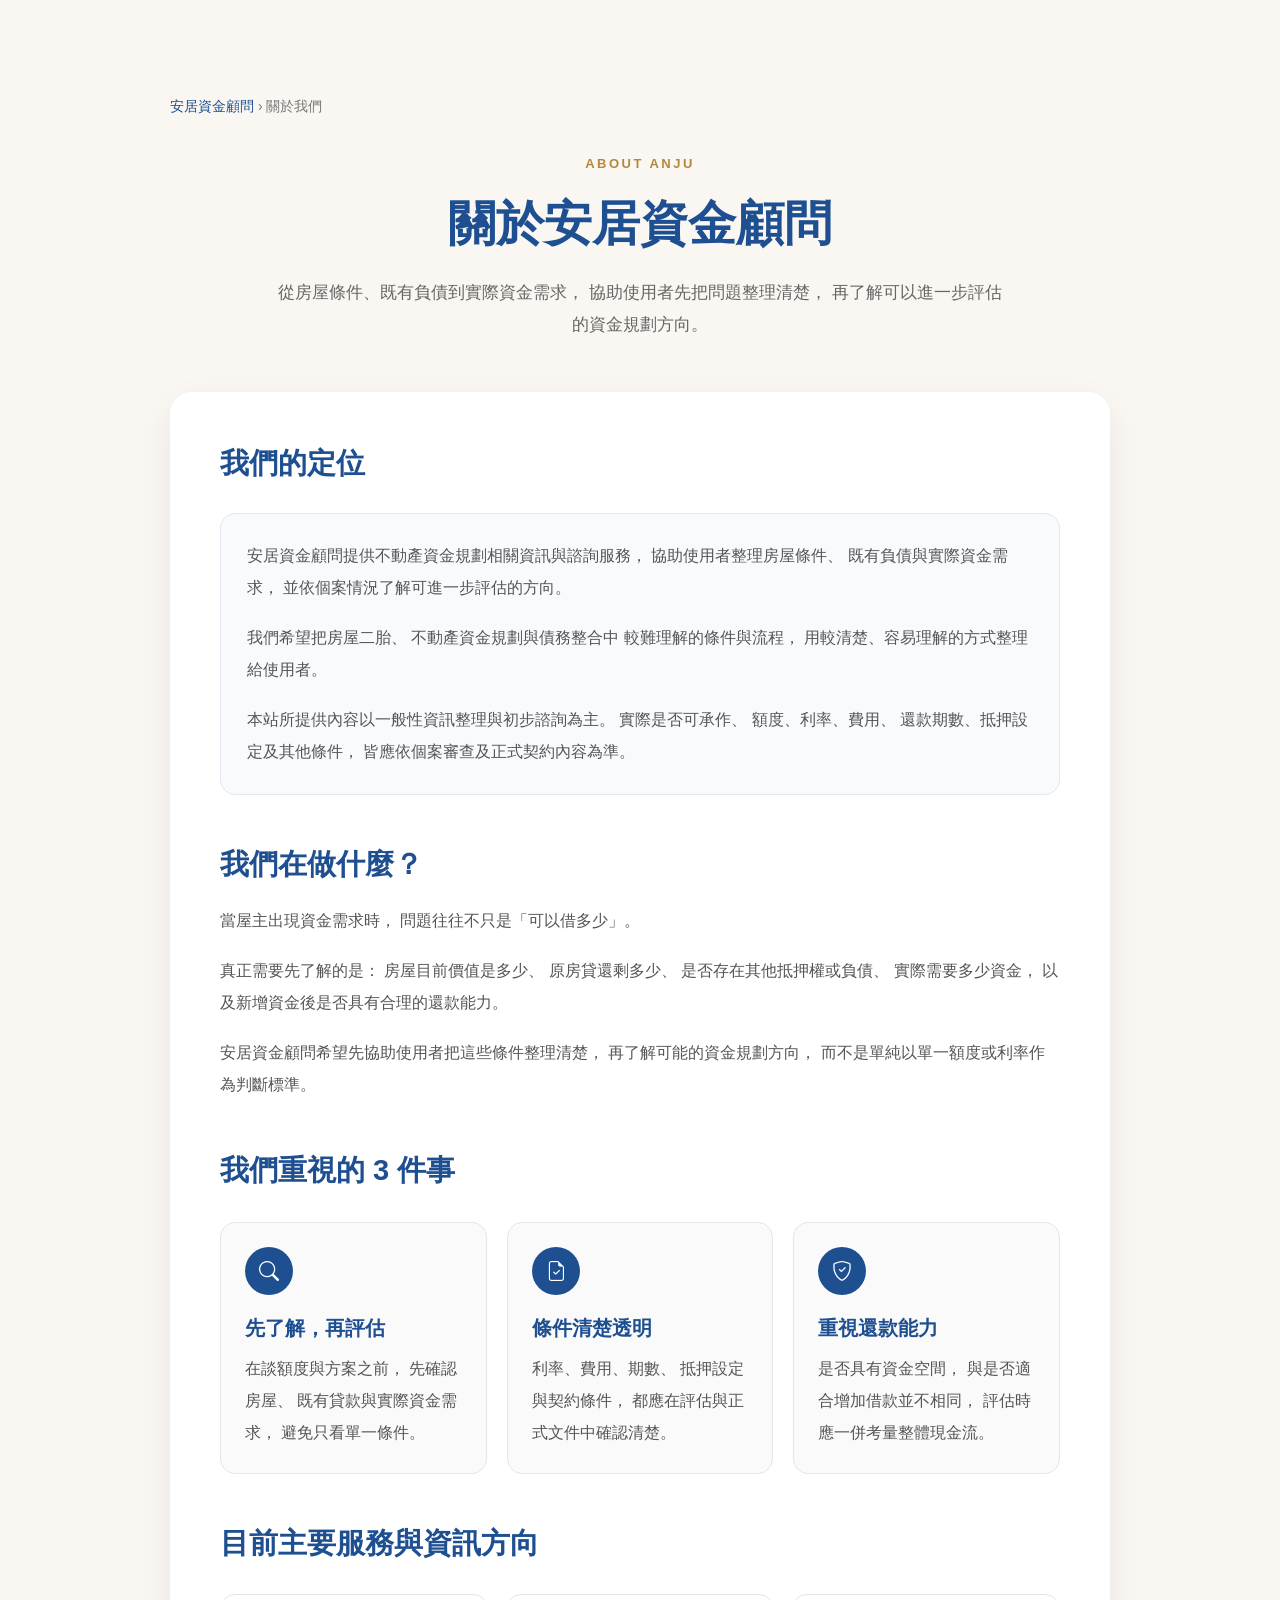
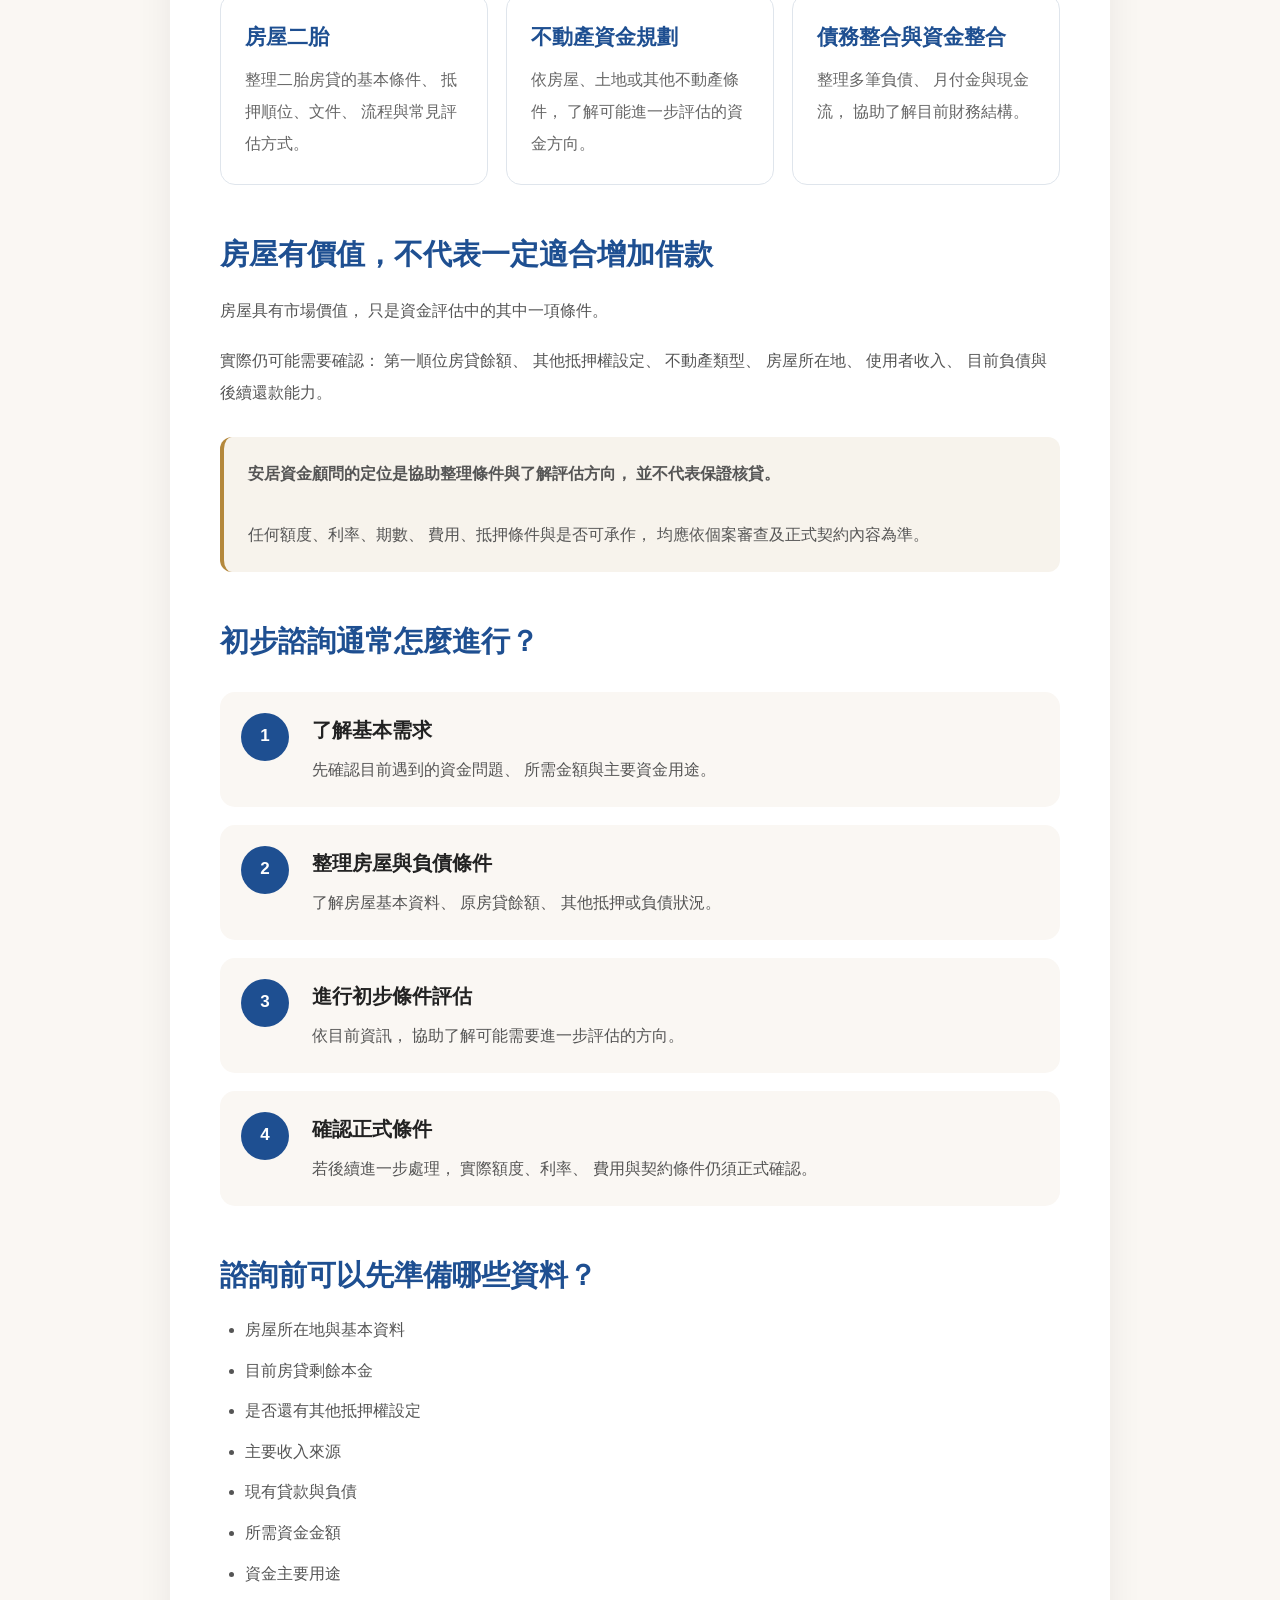
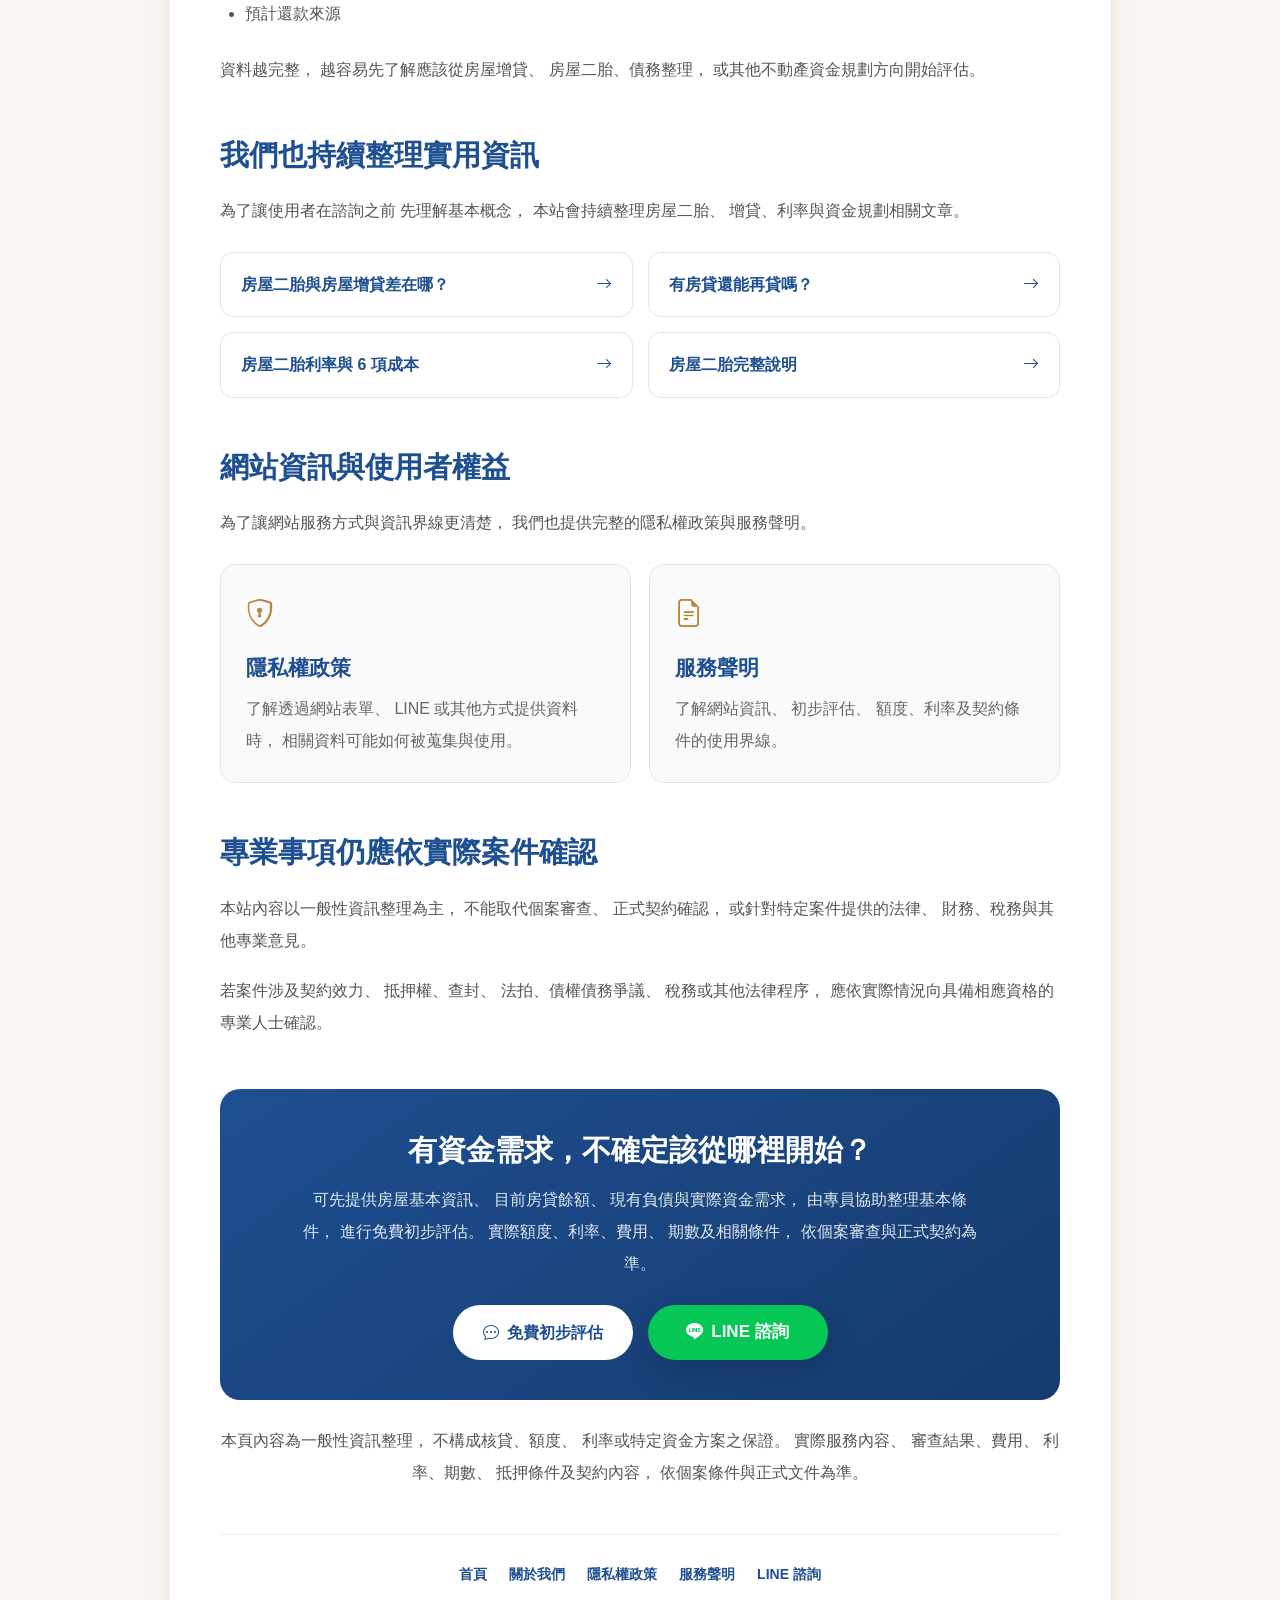
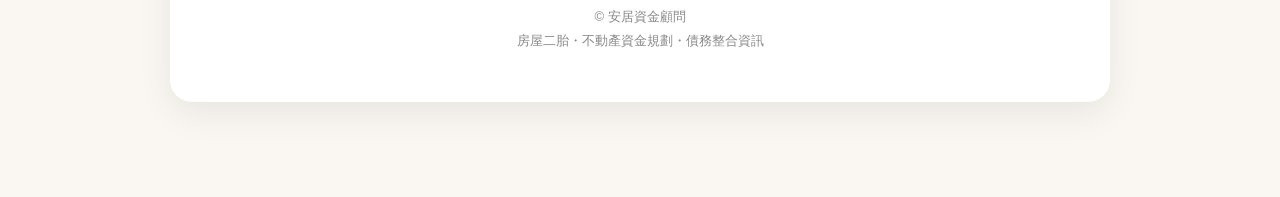
==== commit 29bd628a: "Update about.html" ====
--- a/about.html
+++ b/about.html
@@ -1,4 +1,3 @@
-```html
 <!DOCTYPE html>
 <html lang="zh-Hant-TW">
 
@@ -25,7 +24,7 @@
 
     <link
         rel="canonical"
-        href="https://fourseasons-cyber.github.io/anju-finance/about.html"
+        href="https://anju-finance-tw.web.app/about.html"
     >
 
 
@@ -48,7 +47,7 @@
 
     <meta
         property="og:url"
-        content="https://fourseasons-cyber.github.io/anju-finance/about.html"
+        content="https://anju-finance-tw.web.app/about.html"
     >
 
     <meta
@@ -670,12 +669,12 @@
         "@type": "AboutPage",
         "name": "關於安居資金顧問",
         "description": "安居資金顧問提供房屋二胎、不動產資金規劃與債務整合相關資訊與初步條件評估。",
-        "url": "https://fourseasons-cyber.github.io/anju-finance/about.html",
+        "url": "https://anju-finance-tw.web.app/about.html",
         "inLanguage": "zh-Hant-TW",
         "isPartOf": {
             "@type": "WebSite",
             "name": "安居資金顧問",
-            "url": "https://fourseasons-cyber.github.io/anju-finance/"
+            "url": "https://anju-finance-tw.web.app/"
         }
     }
     </script>
@@ -1407,4 +1406,3 @@
 </body>
 
 </html>
-```
